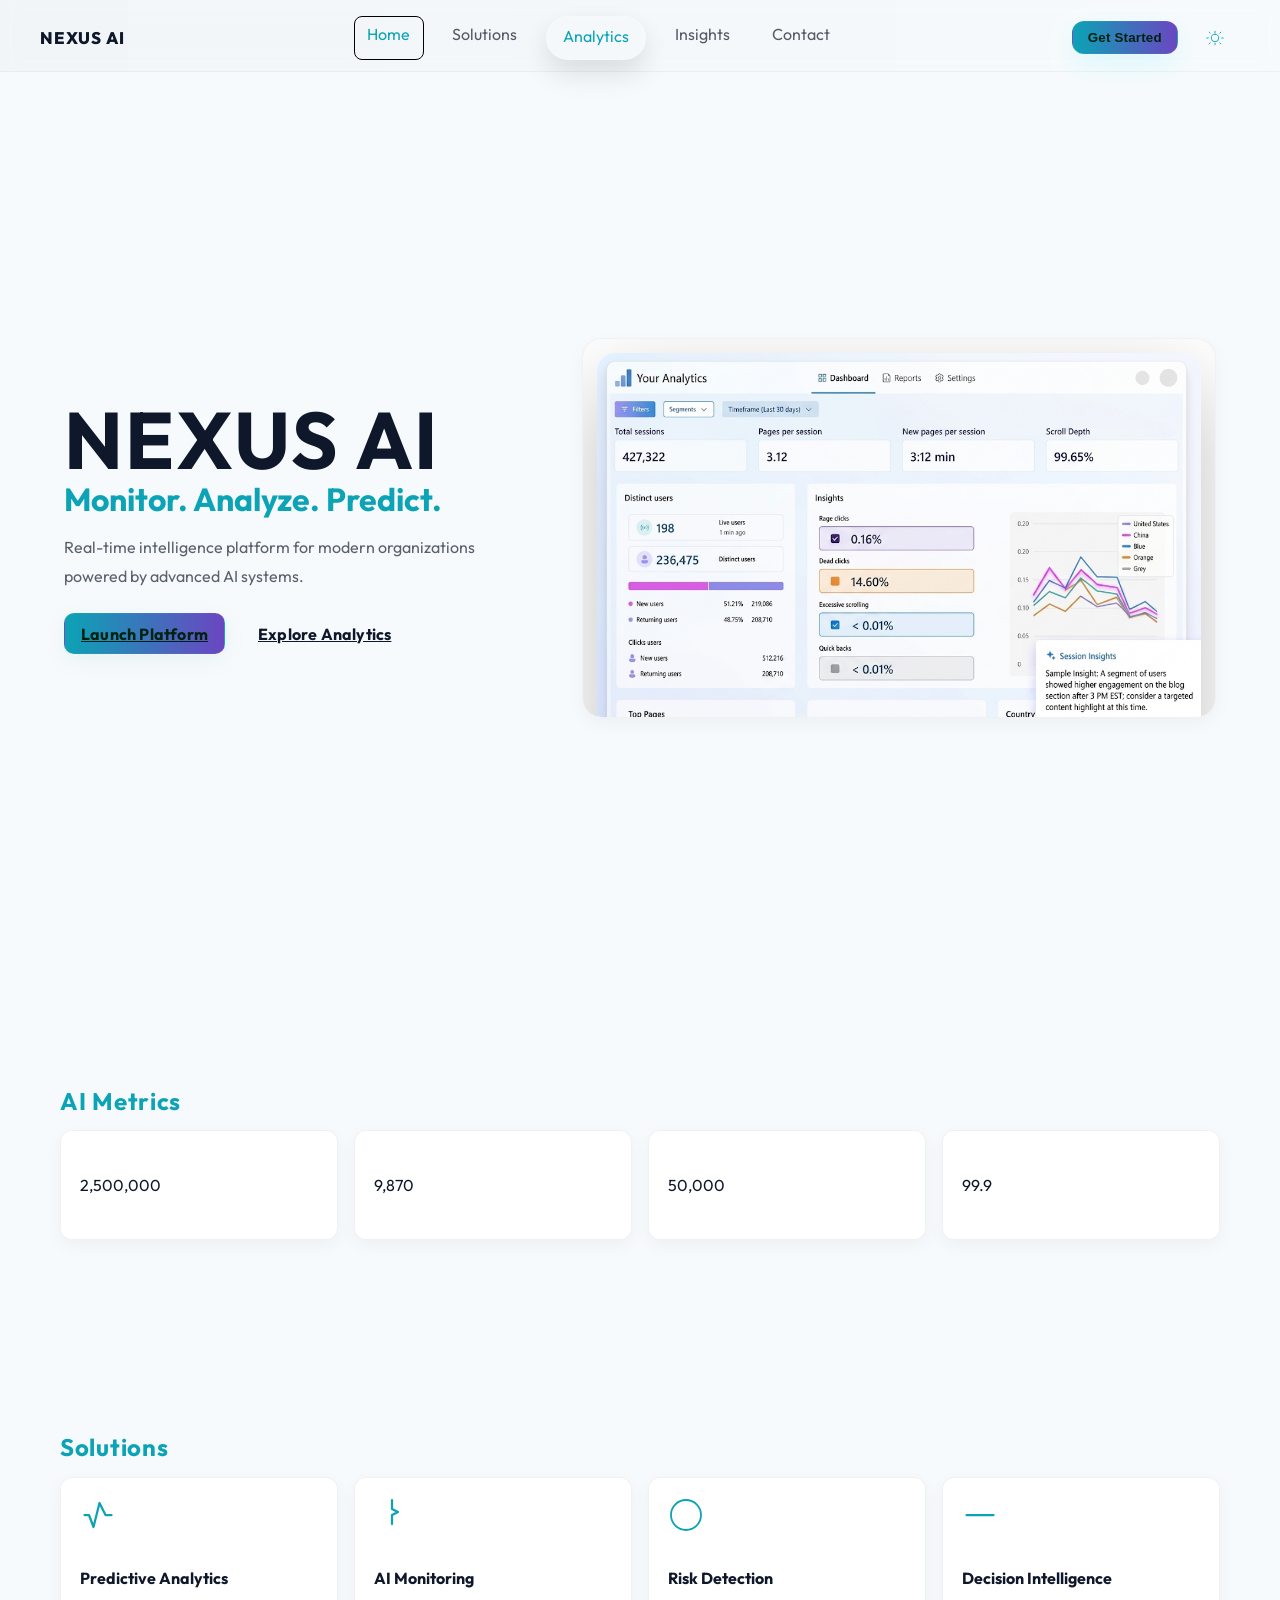
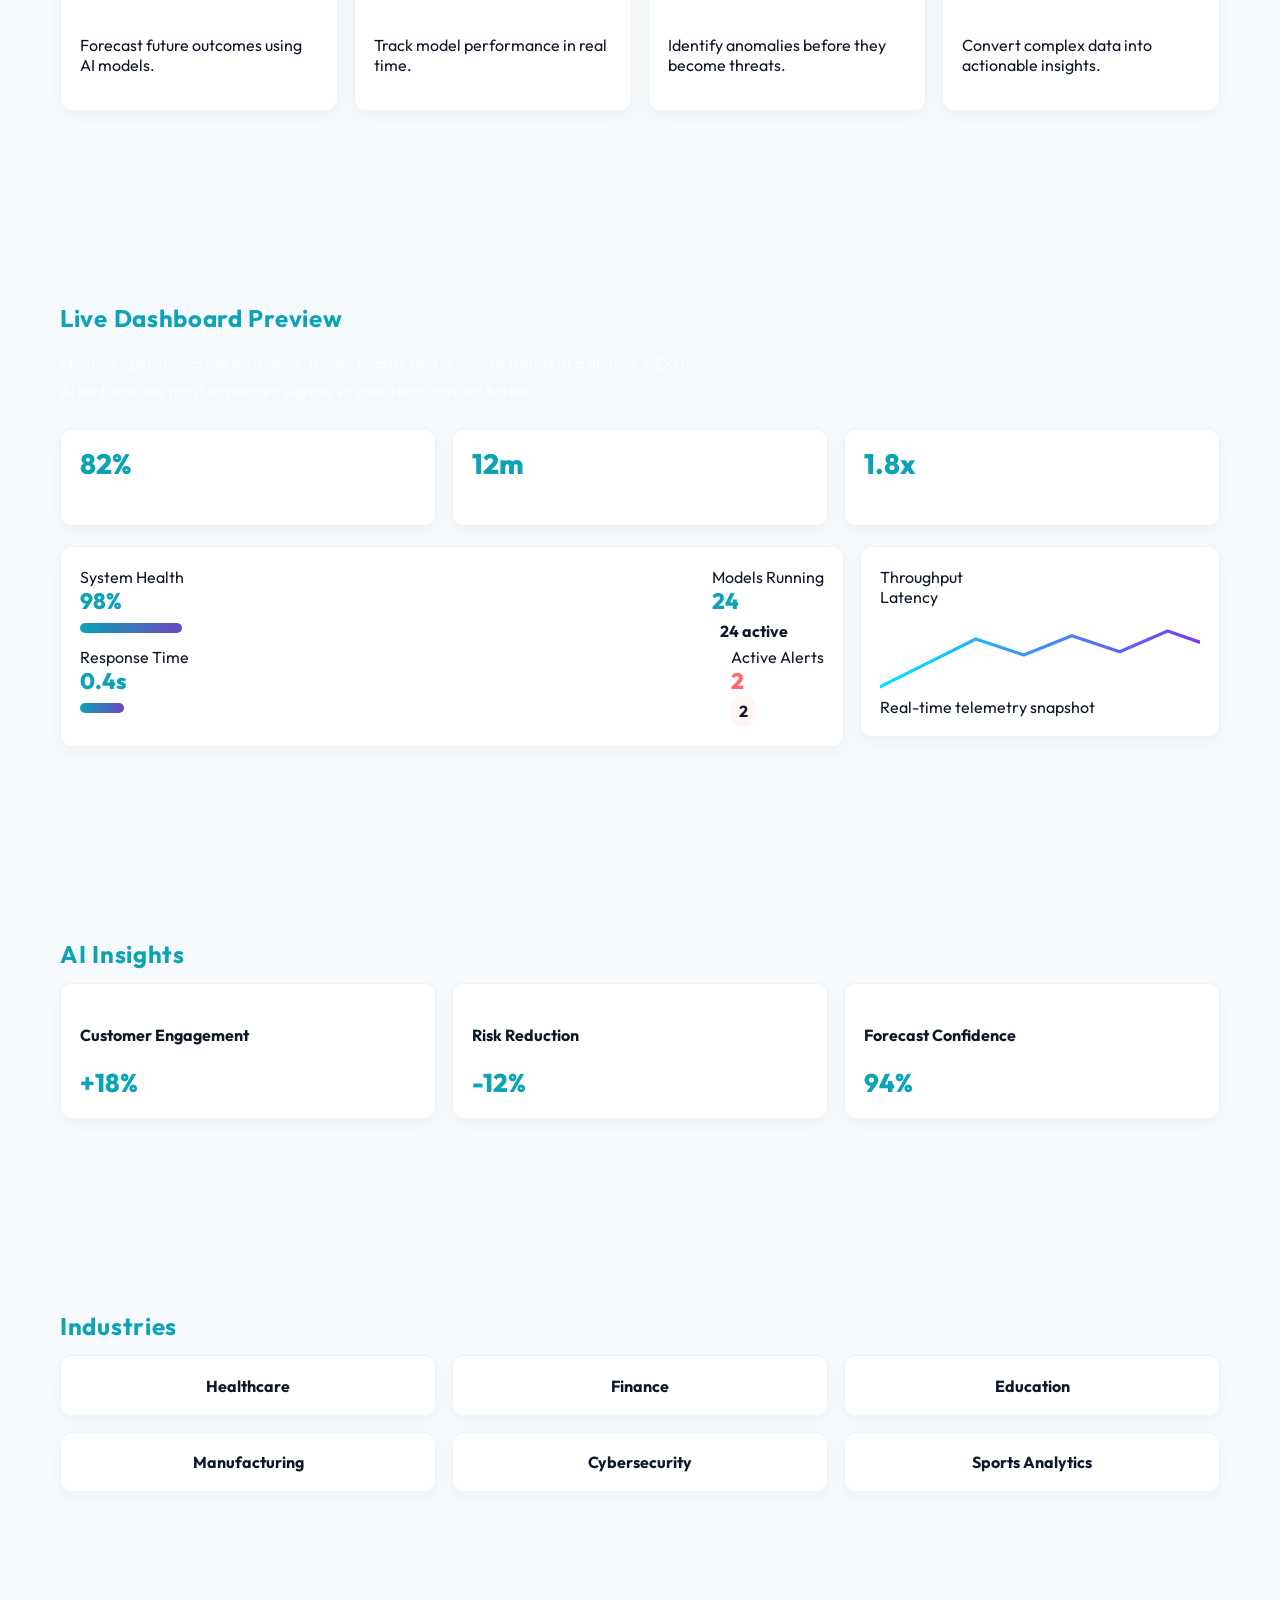
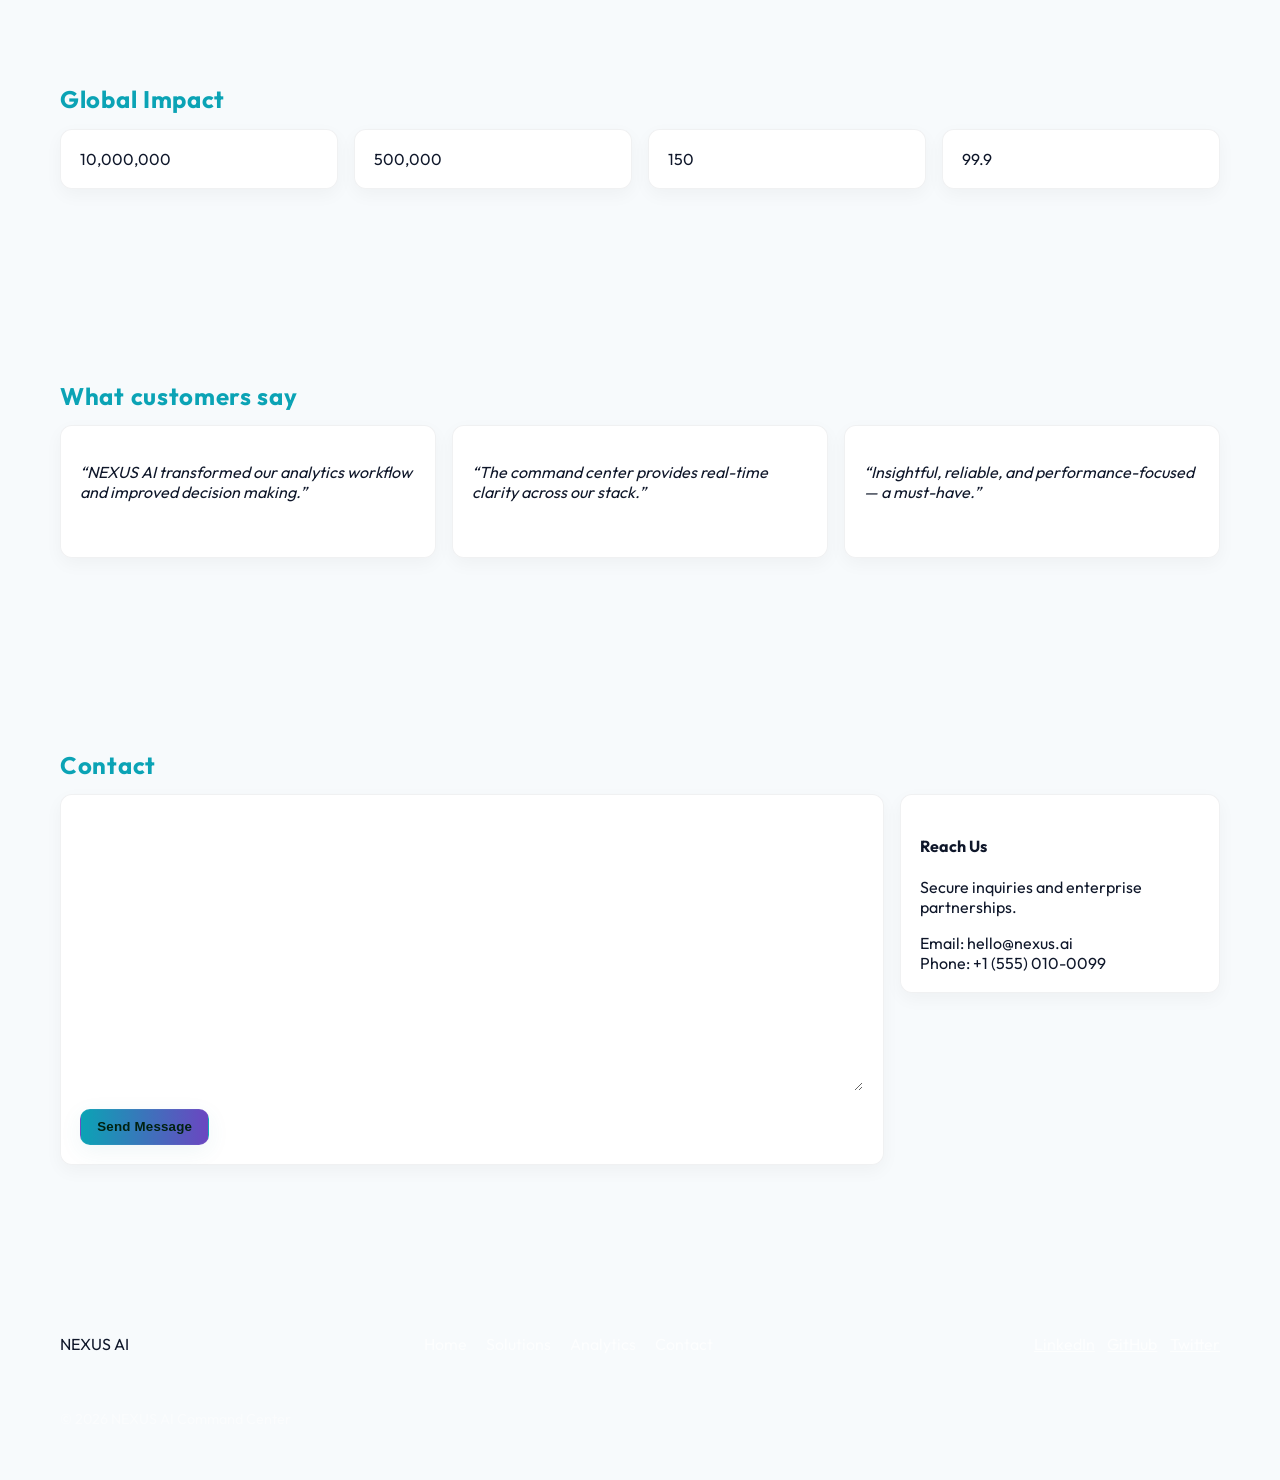
==== NEXUS-AI-Command-Center/index.html @ 2cae4ecf "Complete core UI for Nexus AI Command Center website" ====
<!doctype html>
<html lang="en">
<head>
  <meta charset="utf-8" />
  <meta name="viewport" content="width=device-width,initial-scale=1" />
  <title>NEXUS AI Command Center</title>
  <meta name="description" content="NEXUS AI — Real-time intelligence platform for modern organizations." />
  <link rel="preconnect" href="https://fonts.gstatic.com" crossorigin>
  <link href="https://fonts.googleapis.com/css2?family=Outfit:wght@300;400;600;800&display=swap" rel="stylesheet">
  <link rel="stylesheet" href="style.css">
</head>
<body>
  <header class="nav-wrap" id="navbar">
    <div class="nav container">
      <a class="logo" href="#home">NEXUS AI</a>
      <nav class="nav-links" id="navLinks">
        <a href="#home" class="nav-link active">Home</a>
        <a href="#solutions" class="nav-link">Solutions</a>
        <a href="#analytics" class="nav-link analytics-link">Analytics</a>
        <a href="#insights" class="nav-link">Insights</a>
        <a href="#contact" class="nav-link">Contact</a>
      </nav>
      <div class="nav-actions">
        <button class="btn ghost" id="getStarted">Get Started</button>
        <button class="btn theme-toggle" id="themeToggle" aria-label="Toggle theme" title="Toggle theme">
          <svg class="icon icon-moon" width="18" height="18" viewBox="0 0 24 24" fill="none" xmlns="http://www.w3.org/2000/svg">
            <path d="M21 12.79A9 9 0 1111.21 3 7 7 0 0021 12.79z" stroke="currentColor" stroke-width="1.2" stroke-linecap="round" stroke-linejoin="round"/>
          </svg>
          <svg class="icon icon-sun" width="18" height="18" viewBox="0 0 24 24" fill="none" xmlns="http://www.w3.org/2000/svg" style="display:none">
            <path d="M12 3v2M12 19v2M4.2 4.2l1.4 1.4M18.4 18.4l1.4 1.4M1 12h2M21 12h2M4.2 19.8l1.4-1.4M18.4 5.6l1.4-1.4M12 7a5 5 0 100 10 5 5 0 000-10z" stroke="currentColor" stroke-width="1.2" stroke-linecap="round" stroke-linejoin="round"/>
          </svg>
        </button>
        <button class="mobile-toggle" id="mobileToggle" aria-label="Toggle menu">
          <span></span><span></span><span></span>
        </button>
      </div>
    </div>
  </header>

  <main>
    <section id="home" class="hero">
      <div class="hero-bg"></div>
      <div class="container hero-inner">
        <div class="hero-content">
          <h1 class="brand">NEXUS AI</h1>
          <h2 class="tagline">Monitor. Analyze. Predict.</h2>
          <p class="lead">Real-time intelligence platform for modern organizations powered by advanced AI systems.</p>
          <div class="hero-cta">
            <a class="btn primary" href="#analytics">Launch Platform</a>
            <a class="btn secondary" href="#analytics">Explore Analytics</a>
          </div>
        </div>
        <div class="hero-visual" aria-hidden="true">
          <div class="visual-card glass">
            <div class="spark" style="--i:0"></div>
            <div class="spark" style="--i:1"></div>
            <div class="spark" style="--i:2"></div>
            <div class="visual-image-wrap">
              <img src="sample_dashboard.png" alt="Dashboard preview" class="dashboard-screenshot">
            </div>
            <div class="visual-grid">
              <div class="vg-row">
                <div class="vg-cell"></div>
                <div class="vg-cell"></div>
                <div class="vg-cell"></div>
              </div>
              <div class="vg-row">
                <div class="vg-cell"></div>
                <div class="vg-cell"></div>
                <div class="vg-cell"></div>
              </div>
            </div>
            <div class="dash-glow"></div>
          </div>
        </div>
      </div>
    </section>

    <section id="metrics" class="section metrics">
      <div class="container">
        <h3 class="section-title">AI Metrics</h3>
        <div class="metrics-grid">
          <div class="metric card glass" data-target="2500000">
            <div class="metric-label">Data Points Processed</div>
            <div class="metric-value">0</div>
          </div>
          <div class="metric card glass" data-target="9870" data-decimals="1">
            <div class="metric-label">Prediction Accuracy</div>
            <div class="metric-value">0%</div>
          </div>
          <div class="metric card glass" data-target="50000">
            <div class="metric-label">AI Requests</div>
            <div class="metric-value">0</div>
          </div>
          <div class="metric card glass" data-target="99.9" data-fixed="1">
            <div class="metric-label">System Availability</div>
            <div class="metric-value">0%</div>
          </div>
        </div>
      </div>
    </section>

    <section id="solutions" class="section solutions">
      <div class="container">
        <h3 class="section-title">Solutions</h3>
        <div class="solutions-grid">
          <article class="feature card glass">
            <div class="icon"><!-- predictive icon -->
              <svg width="36" height="36" viewBox="0 0 24 24" fill="none"><path d="M3 12h3l3 8 4-16 4 8h4" stroke="currentColor" stroke-width="1.5" stroke-linecap="round" stroke-linejoin="round"/></svg>
            </div>
            <h4>Predictive Analytics</h4>
            <p>Forecast future outcomes using AI models.</p>
          </article>

          <article class="feature card glass">
            <div class="icon">
              <svg width="36" height="36" viewBox="0 0 24 24" fill="none"><path d="M12 2v6l4 2-4 2v6" stroke="currentColor" stroke-width="1.5" stroke-linecap="round" stroke-linejoin="round"/></svg>
            </div>
            <h4>AI Monitoring</h4>
            <p>Track model performance in real time.</p>
          </article>

          <article class="feature card glass">
            <div class="icon">
              <svg width="36" height="36" viewBox="0 0 24 24" fill="none"><path d="M12 2a10 10 0 100 20 10 10 0 000-20z" stroke="currentColor" stroke-width="1.2"/></svg>
            </div>
            <h4>Risk Detection</h4>
            <p>Identify anomalies before they become threats.</p>
          </article>

          <article class="feature card glass">
            <div class="icon">
              <svg width="36" height="36" viewBox="0 0 24 24" fill="none"><path d="M3 12h18" stroke="currentColor" stroke-width="1.5" stroke-linecap="round"/></svg>
            </div>
            <h4>Decision Intelligence</h4>
            <p>Convert complex data into actionable insights.</p>
          </article>
        </div>
      </div>
    </section>

    <section id="analytics" class="section dashboard">
      <div class="container">
        <h3 class="section-title">Live Dashboard Preview</h3>
        <p class="section-copy">Monitor operational performance, model health, and response trends at a glance. NEXUS AI surfaces the most important signals so your team can act faster.</p>
        <div class="analytics-summary-grid">
          <div class="analytics-card card glass">
            <div class="analytics-value">82%</div>
            <div class="analytics-label">Model Drift Resolved</div>
          </div>
          <div class="analytics-card card glass">
            <div class="analytics-value">12m</div>
            <div class="analytics-label">Average Recovery Time</div>
          </div>
          <div class="analytics-card card glass">
            <div class="analytics-value">1.8x</div>
            <div class="analytics-label">Insight Delivery Speed</div>
          </div>
        </div>
        <div class="dashboard-grid">
          <div class="dash card glass">
            <div class="dash-row">
              <div>
                <div class="dash-label">System Health</div>
                <div class="dash-value">98%</div>
                <div class="progress"><div class="progress-fill" style="width:98%"></div></div>
              </div>
              <div>
                <div class="dash-label">Models Running</div>
                <div class="dash-value">24</div>
                <div class="small-pill">24 active</div>
              </div>
            </div>
            <div class="dash-row">
              <div>
                <div class="dash-label">Response Time</div>
                <div class="dash-value">0.4s</div>
                <div class="progress"><div class="progress-fill" style="width:40%"></div></div>
              </div>
              <div>
                <div class="dash-label">Active Alerts</div>
                <div class="dash-value alert">2</div>
                <div class="small-pill alert-pill">2</div>
              </div>
            </div>
          </div>
          <div class="dash-graph card glass">
            <div class="graph-top">
              <div class="legend"><span class="dot accent"></span>Throughput</div>
              <div class="legend"><span class="dot secondary"></span>Latency</div>
            </div>
            <div class="mini-graph" aria-hidden="true">
              <svg viewBox="0 0 200 60" preserveAspectRatio="none">
                <polyline points="0,50 30,35 60,20 90,30 120,18 150,28 180,15 200,22" fill="none" stroke-width="2" stroke="url(#g1)" stroke-linecap="round" stroke-linejoin="round"></polyline>
                <defs>
                  <linearGradient id="g1" x1="0" x2="1">
                    <stop offset="0" stop-color="#00E5FF"/>
                    <stop offset="1" stop-color="#7C3AED"/>
                  </linearGradient>
                </defs>
              </svg>
            </div>
            <div class="graph-legend">Real-time telemetry snapshot</div>
          </div>
        </div>
      </div>
    </section>

    <section id="insights" class="section insights">
      <div class="container">
        <h3 class="section-title">AI Insights</h3>
        <div class="insights-grid">
          <div class="insight card glass">
            <h4>Customer Engagement</h4>
            <div class="insight-value">+18%</div>
          </div>
          <div class="insight card glass">
            <h4>Risk Reduction</h4>
            <div class="insight-value">-12%</div>
          </div>
          <div class="insight card glass">
            <h4>Forecast Confidence</h4>
            <div class="insight-value">94%</div>
          </div>
        </div>
      </div>
    </section>

    <section id="industries" class="section industries">
      <div class="container">
        <h3 class="section-title">Industries</h3>
        <div class="industries-grid">
          <div class="industry card glass">Healthcare</div>
          <div class="industry card glass">Finance</div>
          <div class="industry card glass">Education</div>
          <div class="industry card glass">Manufacturing</div>
          <div class="industry card glass">Cybersecurity</div>
          <div class="industry card glass">Sports Analytics</div>
        </div>
      </div>
    </section>

    <section id="impact" class="section impact">
      <div class="container">
        <h3 class="section-title">Global Impact</h3>
        <div class="impact-grid">
          <div class="impact-card card glass" data-target="10000000"> 
            <div class="impact-value">0</div>
            <div class="impact-label">Predictions Generated</div>
          </div>
          <div class="impact-card card glass" data-target="500000">
            <div class="impact-value">0</div>
            <div class="impact-label">Business Decisions Supported</div>
          </div>
          <div class="impact-card card glass" data-target="150">
            <div class="impact-value">0</div>
            <div class="impact-label">Countries Reached</div>
          </div>
          <div class="impact-card card glass" data-target="99.9" data-fixed="1">
            <div class="impact-value">0%</div>
            <div class="impact-label">Platform Uptime</div>
          </div>
        </div>
      </div>
    </section>

    <section id="testimonials" class="section testimonials">
      <div class="container">
        <h3 class="section-title">What customers say</h3>
        <div class="testimonials-grid">
          <div class="test card glass">
            <p>“NEXUS AI transformed our analytics workflow and improved decision making.”</p>
            <div class="t-meta">— Sarah Chen, Data Director</div>
          </div>
          <div class="test card glass">
            <p>“The command center provides real-time clarity across our stack.”</p>
            <div class="t-meta">— Miguel Alvarez, CTO</div>
          </div>
          <div class="test card glass">
            <p>“Insightful, reliable, and performance-focused — a must-have.”</p>
            <div class="t-meta">— Priya Patel, VP Product</div>
          </div>
        </div>
      </div>
    </section>

    <section id="contact" class="section contact">
      <div class="container">
        <h3 class="section-title">Contact</h3>
        <div class="contact-grid">
          <form class="contact-form card glass" id="contactForm">
            <label>
              <span>Name</span>
              <input type="text" name="name" required>
            </label>
            <label>
              <span>Email</span>
              <input type="email" name="email" required>
            </label>
            <label>
              <span>Message</span>
              <textarea name="message" rows="4" required></textarea>
            </label>
            <button class="btn primary" type="submit">Send Message</button>
          </form>
          <div class="contact-info card glass">
            <h4>Reach Us</h4>
            <p>Secure inquiries and enterprise partnerships.</p>
            <div class="contact-meta">
              <div>Email: hello@nexus.ai</div>
              <div>Phone: +1 (555) 010-0099</div>
            </div>
          </div>
        </div>
      </div>
    </section>

  </main>

  <footer class="footer">
    <div class="container footer-inner">
      <div class="footer-brand">NEXUS AI</div>
      <div class="footer-links">
        <a href="#home">Home</a>
        <a href="#solutions">Solutions</a>
        <a href="#analytics">Analytics</a>
        <a href="#contact">Contact</a>
      </div>
      <div class="socials">
        <a aria-label="LinkedIn" href="#">LinkedIn</a>
        <a aria-label="GitHub" href="#">GitHub</a>
        <a aria-label="Twitter" href="#">Twitter</a>
      </div>
    </div>
    <div class="container footer-bottom">© 2026 NEXUS AI Command Center</div>
  </footer>

  <script src="script.js"></script>
</body>
</html>
---- NEXUS-AI-Command-Center/style.css ----
/* Variables */
:root{
  --bg:#050816;
  --card:#0F172A;
  --accent:#00E5FF;
  --accent2:#7C3AED;
  --text:#FFFFFF;
  --muted: rgba(255,255,255,0.75);
  --nav-height:72px;
  --glass-alpha:0.12;
  --glass-border:rgba(255,255,255,0.06);
  --max-width:1200px;
}

/* Light theme overrides */
[data-theme="light"]{
  /* Use simple, muted palette for light mode */
  --bg: #F7FAFC;
  --card: #FFFFFF;
  --accent: #0BA3B5; /* teal */
  --accent2: #6B46C1; /* muted purple */
  --text: #0F172A;
  --muted: rgba(15,23,42,0.68);
  --glass-alpha:0.06;
  --glass-border: rgba(15,23,42,0.06);
}

/* Smooth theme transitions */
html,body{transition:background 450ms ease,color 350ms ease}

/* Theme toggle button */
.theme-toggle{display:inline-flex;align-items:center;justify-content:center;gap:6px;padding:6px 8px;border-radius:8px;background:transparent;border:1px solid rgba(255,255,255,0.04);color:var(--accent);}
.theme-toggle .icon{display:block}
[data-theme="light"] .theme-toggle{color:var(--accent);border-color:#aa36210f}
[data-theme="light"] .icon-moon{display:none}
[data-theme="light"] .icon-sun{display:block}
.icon-sun{display:none}

/* Light theme simplifications: remove heavy overlays and glows */
[data-theme="light"] body{
  background: var(--bg);
}
[data-theme="light"] .hero-bg{opacity:0.02;background-image:none}
[data-theme="light"] .dash-glow{display:none}
[data-theme="light"] .spark{display:none}
[data-theme="light"] .glass{
  background: rgba(255,255,255,0.92);
  border:1px solid var(--glass-border);
  box-shadow:0 6px 18px rgba(2,6,23,0.04);
}
[data-theme="light"] .btn.primary{box-shadow:0 6px 22px rgba(48, 138, 148, 0.08)}
[data-theme="light"] .nav-wrap{border-bottom:1px solid rgba(2,6,23,0.04);}
[data-theme="light"] .nav-links{backdrop-filter:none}

/* Emphasize Get Started and adjust theme nav contrast */
#getStarted{padding:0.5rem 0.95rem;border-radius:12px;background:linear-gradient(90deg,var(--accent),var(--accent2));color:#021;font-weight:800;box-shadow:0 10px 30px rgba(0,229,255,0.12);border:1px solid rgba(255,255,255,0.04);transition:transform 180ms, box-shadow 220ms}
#getStarted:hover{transform:translateY(-3px);box-shadow:0 20px 50px rgba(0,229,255,0.18)}

[data-theme="light"] .nav-wrap{background:linear-gradient(90deg, rgba(2,6,23,0.02), rgba(2,6,23,0.00));border-bottom:1px solid rgba(2,6,23,0.04)}
[data-theme="light"] .nav-link{color:rgba(2,6,23,0.65)}
[data-theme="light"] .nav-link.active{color:var(--accent)}

*{box-sizing:border-box}
html,body{height:100%}
body{
  margin:0;
  font-family:Outfit, Inter, ui-sans-serif, system-ui, -apple-system, 'Segoe UI', Roboto, 'Helvetica Neue', Arial;
  background:radial-gradient(1200px 600px at 10% 10%, rgba(124,58,237,0.06), transparent 8%),
             linear-gradient(180deg, rgba(0,0,0,0.2), transparent 40%),
             var(--bg);
  color:var(--text);
  -webkit-font-smoothing:antialiased;
  scroll-behavior:smooth;
}
.container{max-width:var(--max-width);margin:0 auto;padding:1.25rem}

/* NAV */
.nav-wrap{position:fixed;top:0;left:0;right:0;height:var(--nav-height);z-index:120;backdrop-filter:blur(8px);transition:background 300ms ease,opacity 300ms ease;background:linear-gradient(90deg, rgba(255,255,255,0.01), rgba(255,255,255,0.00));border-bottom:1px solid rgba(255,255,255,0.02)}
.nav{display:flex;align-items:center;justify-content:space-between;padding:calc((var(--nav-height) - 40px)/2) 0}
.logo{font-weight:800;color:var(--text);text-decoration:none;font-size:1.05rem;letter-spacing:0.8px}
.nav-links{display:flex;gap:1rem}
.nav-link{color:rgba(255,255,255,0.85);text-decoration:none;padding:0.5rem 0.8rem 0.95rem;border-radius:6px;position:relative;transition:color 200ms ease, transform 180ms}
.nav-link::after{display:none}
.nav-link:hover{color:var(--accent);}
.nav-link.analytics-link{
  background: rgba(255,255,255,0.06);
  border:1px solid rgba(255,255,255,0.14);
  color: var(--accent);
  padding:0.55rem 1rem 0.8rem;
  border-radius:999px;
  box-shadow:0 12px 30px rgba(0,0,0,0.12);
}
.nav-link.analytics-link:hover,
.nav-link.analytics-link.active{
  background: rgba(255,255,255,0.12);
  border-color: rgba(255,255,255,0.24);
  color: var(--accent2);
  transform:translateY(-1px);
}
/* simple black thin border on hover/active */
.nav-link:hover, .nav-link.active{
  border:1px solid #000;
  border-radius:8px;
  padding:0.45rem 0.78rem 0.9rem; /* keep spacing stable */
}
.nav-actions{display:flex;align-items:center;gap:0.75rem}
.btn{border:0;padding:0.6rem 1rem;border-radius:10px;cursor:pointer;font-weight:700;letter-spacing:0.2px}
.btn.ghost{background:transparent;color:var(--accent);box-shadow:0 0 14px rgba(0,229,255,0.06)}
.btn.primary{background:linear-gradient(90deg,var(--accent),var(--accent2));color:#021;box-shadow:0 10px 30px rgba(0,229,255,0.08);border:1px solid rgba(255,255,255,0.04)}
.btn.secondary{background:transparent;border:1px solid rgba(255,255,255,0.06);color:var(--text)}
.mobile-toggle{display:none;background:transparent;border:0;padding:6px}
.mobile-toggle span{display:block;width:22px;height:2px;background:var(--text);margin:4px 0;opacity:0.8}
.nav-wrap.scrolled{background:linear-gradient(180deg, rgba(255,255,255,0.02), rgba(255,255,255,0.0));}

/* Ensure main content isn't hidden under fixed header */
main{padding-top:calc(var(--nav-height) + 6px)}

/* HERO */
.hero{min-height:100vh;display:flex;align-items:center;position:relative;padding:3rem 0}
.hero-bg{position:absolute;inset:0;opacity:0.06;background-image:linear-gradient(90deg, rgba(0,229,255,0.02) 1px, transparent 1px),linear-gradient(0deg, rgba(124,58,237,0.02) 1px, transparent 1px);background-size:80px 80px,80px 80px;filter:blur(16px)}
.hero-inner{display:flex;gap:3rem;align-items:center}
.hero-content{flex:1;max-width:46ch;transform:translateY(0);opacity:1;transition:transform 600ms ease, opacity 600ms ease;}
.brand{font-size:5rem;margin:0;letter-spacing:2px;line-height:0.96;transition:transform 500ms ease, color 300ms ease;}
.tagline{color:var(--accent);font-size:2rem;margin:0.2rem 0 1rem;line-height:1.1;transition:transform 500ms ease, opacity 300ms ease;}
.lead{color:var(--muted);line-height:1.8;font-size:1rem;max-width:44ch;}
.hero-cta{margin-top:1.4rem;display:flex;gap:1rem}

.hero-visual{flex:0 0 55%;width:620px;max-width:55%;transform:translateY(0);opacity:1;transition:transform 650ms ease, opacity 650ms ease;}
.visual-card{position:relative;height:380px;border-radius:20px;overflow:hidden;background:linear-gradient(180deg, rgba(255,255,255,0.02), rgba(255,255,255,0.01));border:1px solid var(--glass-border);padding:14px;transition:transform 650ms ease, box-shadow 650ms ease;}
.visual-grid{position:absolute;inset:14px;display:grid;grid-template-rows:repeat(2,1fr);gap:8px}
.vg-row{display:flex;gap:8px}
.vg-cell{flex:1;background:linear-gradient(180deg, rgba(255,255,255,0.02), transparent);border-radius:8px;box-shadow:inset 0 1px 0 rgba(255,255,255,0.02)}
.visual-image-wrap{position:relative;z-index:2;margin-bottom:0;min-height:280px}
.dashboard-screenshot{width:100%;height:100%;min-height:280px;border-radius:18px;display:block;object-fit:cover;box-shadow:0 32px 90px rgba(0,0,0,0.24);transition:transform 360ms ease, filter 360ms ease;}
.dashboard-screenshot:hover{transform:translateY(-3px) scale(1.01);filter:brightness(1.05);}
.dash-glow{position:absolute;right:-40px;bottom:-40px;width:200px;height:200px;background:radial-gradient(circle,#00E5FF33,transparent);filter:blur(24px);opacity:0.8}
.spark{position:absolute;width:10px;height:10px;border-radius:50%;background:rgba(0,229,255,0.12);transform:translate(-50%,-50%);top:20%;left:70%;animation:float 6s linear infinite}
.spark:nth-child(2){background:rgba(124,58,237,0.12);left:40%;top:60%;animation-duration:5s}
.spark:nth-child(3){background:rgba(0,229,255,0.08);left:80%;top:40%;animation-duration:7s}
@keyframes float{0%{transform:translateY(0) scale(1)}50%{transform:translateY(-18px) scale(1.2)}100%{transform:translateY(0) scale(1)}}

/* Sections */
.section{padding:4rem 0}
.section-title{font-size:1.5rem;color:var(--accent);margin-bottom:0.9rem;letter-spacing:0.7px;transition:transform 320ms ease, color 280ms ease;}
.section-copy{max-width:58ch;color:rgba(255,255,255,0.72);margin-bottom:1.5rem;line-height:1.75;transition:opacity 300ms ease, transform 300ms ease;}
.card{padding:1.2rem;border-radius:12px;transition:transform 280ms ease, box-shadow 280ms ease, border-color 280ms ease, background 280ms ease;}
.card:hover{transform:translateY(-6px);box-shadow:0 24px 60px rgba(0,0,0,0.18);}
.glass{background:linear-gradient(180deg, rgba(255,255,255,var(--glass-alpha)), rgba(255,255,255,0.02));border:1px solid var(--glass-border);box-shadow:0 6px 30px rgba(2,6,23,0.6);backdrop-filter:blur(10px)}

/* Metrics */
.metrics-grid{display:grid;grid-template-columns:repeat(4,1fr);gap:1rem}
.metric{min-height:110px;display:flex;flex-direction:column;justify-content:center}
.metric-label{color:rgba(255,255,255,0.65);font-weight:600;font-size:0.9rem}
.metric-value{font-size:1.5rem;font-weight:800;color:var(--accent);margin-top:0.4rem}

/* Solutions */
.solutions-grid{display:grid;grid-template-columns:repeat(4,1fr);gap:1rem}
.feature{display:flex;flex-direction:column;gap:0.6rem;transition:transform 300ms ease, box-shadow 300ms ease, color 300ms ease;}
.feature .icon{color:var(--accent);transition:transform 300ms ease, color 300ms ease;}
.feature:hover{transform:translateY(-10px);box-shadow:0 20px 55px rgba(0,229,255,0.08);}
.feature:hover .icon{transform:scale(1.08);}

.dashboard-grid{display:grid;grid-template-columns:1fr 360px;gap:1rem;align-items:start}
.analytics-summary-grid{display:grid;grid-template-columns:repeat(3,minmax(0,1fr));gap:1rem;margin-bottom:1.25rem}
.analytics-card{padding:1rem 1.2rem;display:flex;flex-direction:column;gap:0.45rem;transition:transform 280ms ease, box-shadow 280ms ease, background 280ms ease;}
.analytics-card:hover{transform:translateY(-5px);box-shadow:0 22px 45px rgba(0,0,0,0.14);background:rgba(255,255,255,0.14);}

.dash{transition:transform 320ms ease, box-shadow 320ms ease;}
.dash:hover{transform:translateY(-6px);box-shadow:0 20px 50px rgba(0,0,0,0.14);}
.dash-graph{transition:transform 320ms ease;}
.dash-graph:hover{transform:translateY(-3px);}

/* Dashboard */
.dashboard-grid{display:grid;grid-template-columns:1fr 360px;gap:1rem;align-items:start}
.analytics-summary-grid{display:grid;grid-template-columns:repeat(3,minmax(0,1fr));gap:1rem;margin-bottom:1.25rem}
.analytics-card{padding:1rem 1.2rem;display:flex;flex-direction:column;gap:0.45rem}
.analytics-value{font-size:1.75rem;font-weight:800;color:var(--accent)}
.analytics-label{color:rgba(255,255,255,0.74);font-size:0.95rem;line-height:1.4}
.dash-row{display:flex;gap:1rem;justify-content:space-between}
.dash-value{font-weight:800;font-size:1.4rem;color:var(--accent)}
.progress{height:10px;background:rgba(255,255,255,0.03);border-radius:999px;margin-top:8px}
.progress-fill{height:100%;background:linear-gradient(90deg,var(--accent),var(--accent2));border-radius:999px}
.small-pill{display:inline-block;padding:6px 8px;border-radius:999px;background:rgba(255,255,255,0.02);font-weight:700}
.alert{color:#FF6B6B}
.alert-pill{background:rgba(255,107,107,0.06)}
.dash-graph{display:flex;flex-direction:column}
.mini-graph{height:90px}

/* Insights */
.insights-grid{display:grid;grid-template-columns:repeat(3,1fr);gap:1rem}
.insight-value{font-size:1.6rem;color:var(--accent);font-weight:800}

/* Industries */
.industries-grid{display:grid;grid-template-columns:repeat(3,1fr);gap:1rem}
.industry{display:flex;align-items:center;justify-content:center;font-weight:700}

/* Impact */
.impact-grid{display:grid;grid-template-columns:repeat(4,1fr);gap:1rem}
.impact-value{font-size:2rem;font-weight:900;color:var(--accent)}
.impact-label{color:rgba(255,255,255,0.7)}

/* Testimonials */
.testimonials-grid{display:grid;grid-template-columns:repeat(3,1fr);gap:1rem}
.test p{font-style:italic}
.t-meta{margin-top:0.8rem;color:rgba(255,255,255,0.65);font-weight:700}

/* Contact */
.contact-grid{display:grid;grid-template-columns:1fr 320px;gap:1rem;align-items:start}
.contact-form label{display:block;margin-bottom:0.8rem}
.contact-form span{display:block;color:rgba(255,255,255,0.8);margin-bottom:0.4rem}
.contact-form input, .contact-form textarea{width:100%;padding:0.8rem;border-radius:10px;border:1px solid rgba(255,255,255,0.04);background:transparent;color:var(--text)}

/* Footer */
.footer{border-top:1px solid rgba(255,255,255,0.02);padding:2rem 0;margin-top:2rem}
.footer-inner{display:flex;align-items:center;justify-content:space-between;gap:1rem}
.footer-links a{color:rgba(255,255,255,0.7);margin-right:1rem;text-decoration:none}
.socials a{color:rgba(255,255,255,0.75);margin-left:0.6rem}
.footer-bottom{margin-top:1rem;color:rgba(255,255,255,0.45);font-size:0.9rem}

/* Reveal animations */
.reveal{opacity:0;transform:translateY(24px) scale(0.98);transition:opacity 700ms ease,transform 700ms ease}
.reveal.show{opacity:1;transform:translateY(0) scale(1);}

@keyframes float{0%{transform:translateY(0) scale(1)}50%{transform:translateY(-18px) scale(1.2)}100%{transform:translateY(0) scale(1)}}

/* Responsive */
@media (max-width:1000px){
  .solutions-grid{grid-template-columns:repeat(2,1fr)}
  .metrics-grid{grid-template-columns:repeat(2,1fr)}
  .dashboard-grid{grid-template-columns:1fr}
  .hero-inner{flex-direction:column}
  .hero-visual{max-width:100%;width:100%;margin-top:1.5rem;}
  .brand{font-size:4.25rem}
  .tagline{font-size:1.7rem}
}
@media (max-width:700px){
  .metrics-grid{grid-template-columns:1fr}
  .solutions-grid{grid-template-columns:1fr}
  .insights-grid{grid-template-columns:1fr}
  .industries-grid{grid-template-columns:repeat(2,1fr)}
  .testimonials-grid{grid-template-columns:1fr}
  .mobile-toggle{display:block}
  .nav-links{display:none;position:absolute;right:18px;top:var(--nav-height);background:linear-gradient(180deg, rgba(255,255,255,0.02), transparent);padding:12px;border-radius:8px}
  .nav-links.open{display:flex;flex-direction:column}
  .contact-grid{grid-template-columns:1fr}
}
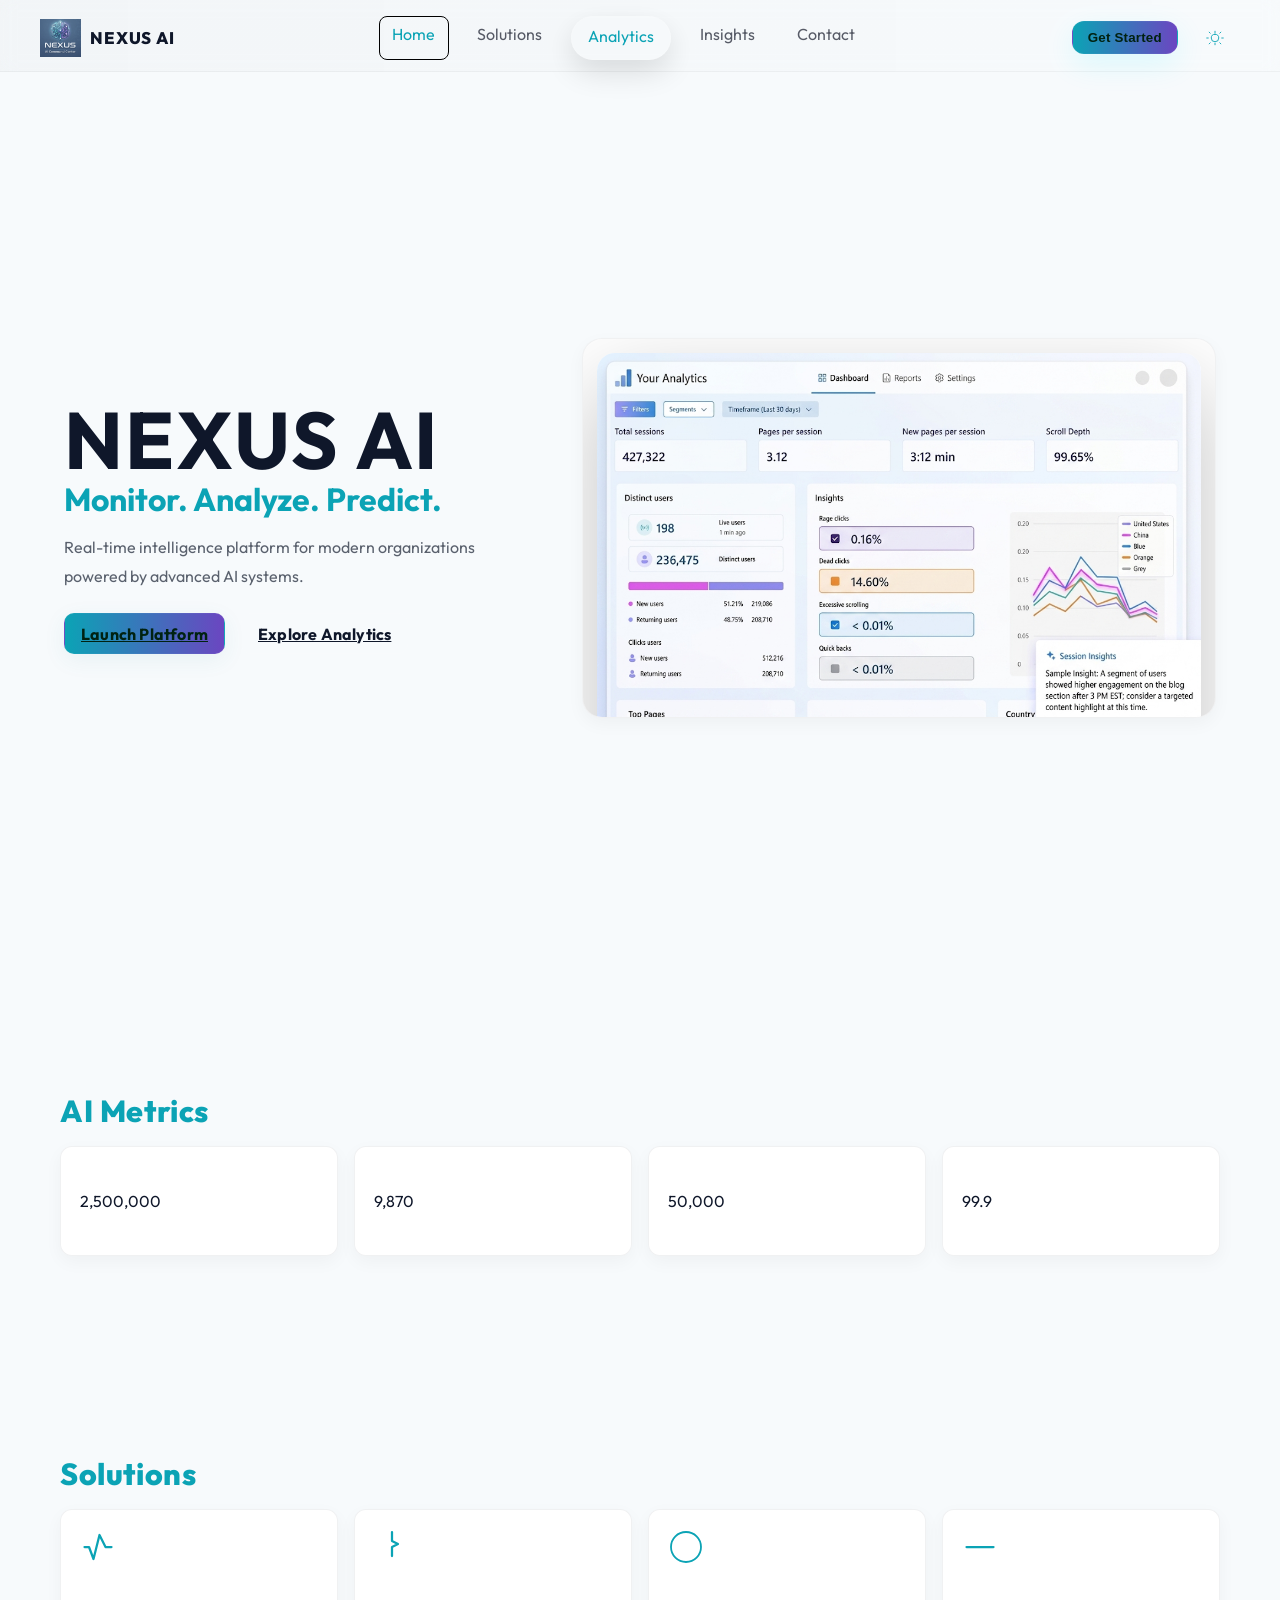
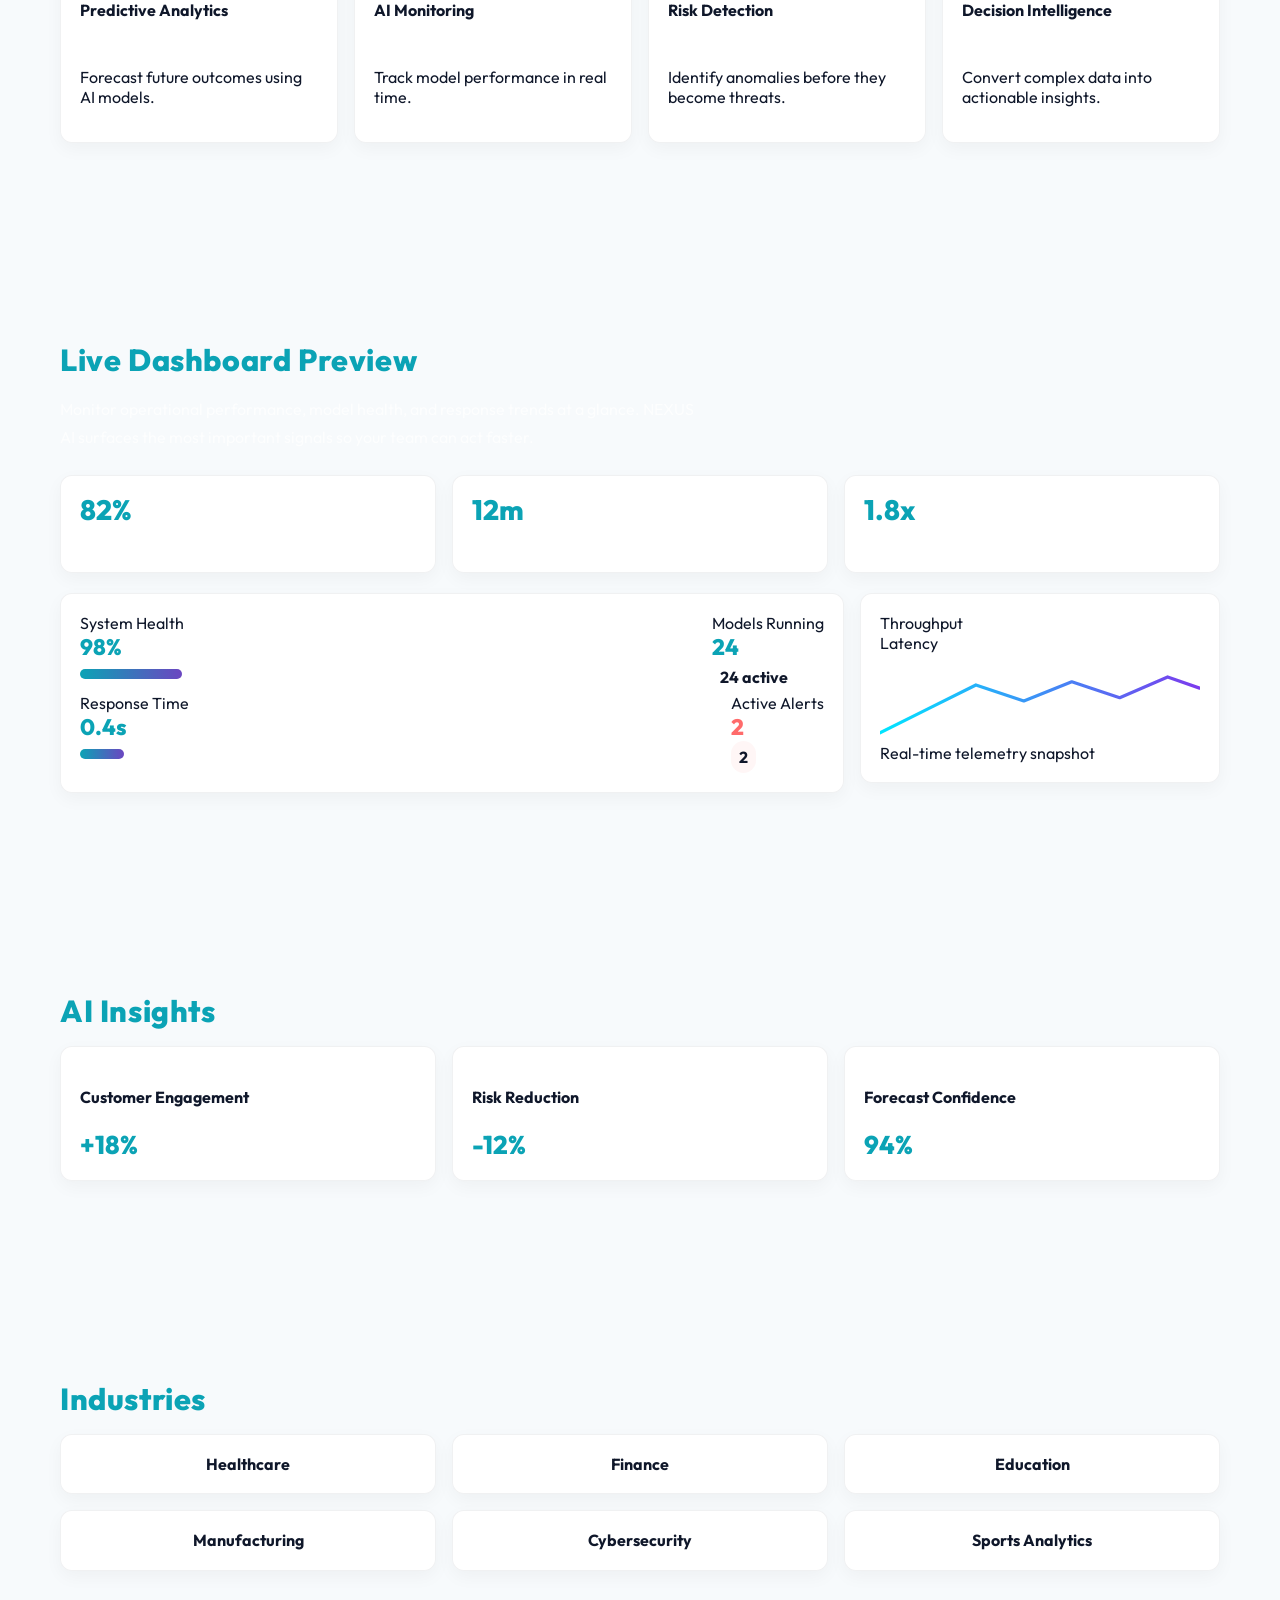
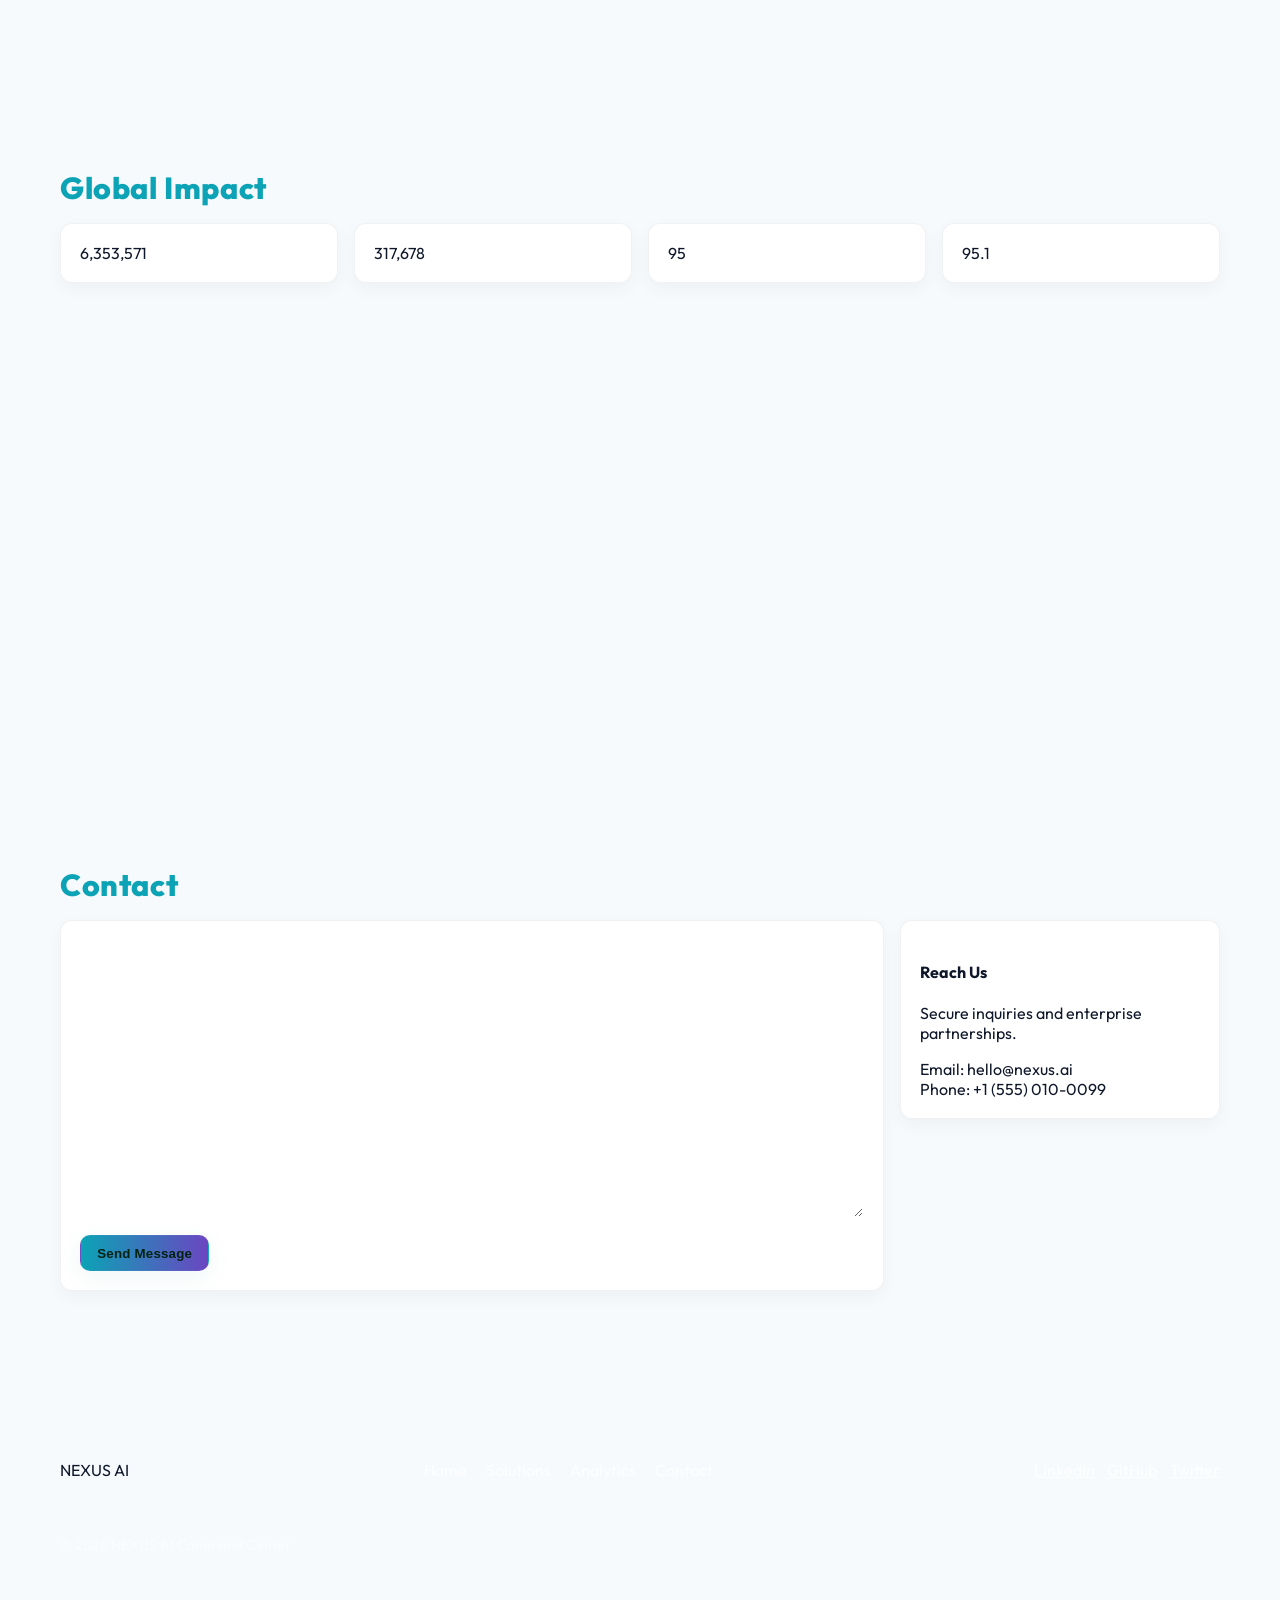
==== commit f00f41a0: "Enhance website branding with custom logo" ====
--- a/NEXUS-AI-Command-Center/index.html
+++ b/NEXUS-AI-Command-Center/index.html
@@ -12,7 +12,10 @@
 <body>
   <header class="nav-wrap" id="navbar">
     <div class="nav container">
-      <a class="logo" href="#home">NEXUS AI</a>
+      <a class="logo" href="#home">
+        <img src="Nexus_Logo.png" alt="NEXUS AI Logo" class="logo-image">
+        <span class="logo-text">NEXUS AI</span>
+      </a>
       <nav class="nav-links" id="navLinks">
         <a href="#home" class="nav-link active">Home</a>
         <a href="#solutions" class="nav-link">Solutions</a>
--- a/NEXUS-AI-Command-Center/style.css
+++ b/NEXUS-AI-Command-Center/style.css
@@ -77,7 +77,10 @@
 /* NAV */
 .nav-wrap{position:fixed;top:0;left:0;right:0;height:var(--nav-height);z-index:120;backdrop-filter:blur(8px);transition:background 300ms ease,opacity 300ms ease;background:linear-gradient(90deg, rgba(255,255,255,0.01), rgba(255,255,255,0.00));border-bottom:1px solid rgba(255,255,255,0.02)}
 .nav{display:flex;align-items:center;justify-content:space-between;padding:calc((var(--nav-height) - 40px)/2) 0}
-.logo{font-weight:800;color:var(--text);text-decoration:none;font-size:1.05rem;letter-spacing:0.8px}
+.logo{font-weight:800;color:var(--text);text-decoration:none;font-size:1.05rem;letter-spacing:0.8px;display:flex;align-items:center;gap:0.6rem;transition:opacity 280ms ease}
+.logo:hover{opacity:0.85}
+.logo-image{height:38px;width:auto;display:block;object-fit:contain}
+.logo-text{font-size:1.05rem;font-weight:800;letter-spacing:0.8px}
 .nav-links{display:flex;gap:1rem}
 .nav-link{color:rgba(255,255,255,0.85);text-decoration:none;padding:0.5rem 0.8rem 0.95rem;border-radius:6px;position:relative;transition:color 200ms ease, transform 180ms}
 .nav-link::after{display:none}
@@ -141,7 +144,7 @@
 
 /* Sections */
 .section{padding:4rem 0}
-.section-title{font-size:1.5rem;color:var(--accent);margin-bottom:0.9rem;letter-spacing:0.7px;transition:transform 320ms ease, color 280ms ease;}
+.section-title{font-size:1.9rem;color:var(--accent);margin-bottom:1rem;letter-spacing:0.6px;font-weight:800;transition:transform 320ms ease, color 280ms ease;}
 .section-copy{max-width:58ch;color:rgba(255,255,255,0.72);margin-bottom:1.5rem;line-height:1.75;transition:opacity 300ms ease, transform 300ms ease;}
 .card{padding:1.2rem;border-radius:12px;transition:transform 280ms ease, box-shadow 280ms ease, border-color 280ms ease, background 280ms ease;}
 .card:hover{transform:translateY(-6px);box-shadow:0 24px 60px rgba(0,0,0,0.18);}
@@ -232,6 +235,7 @@
   .hero-visual{max-width:100%;width:100%;margin-top:1.5rem;}
   .brand{font-size:4.25rem}
   .tagline{font-size:1.7rem}
+  .section-title{font-size:1.6rem}
 }
 @media (max-width:700px){
   .metrics-grid{grid-template-columns:1fr}
@@ -243,4 +247,5 @@
   .nav-links{display:none;position:absolute;right:18px;top:var(--nav-height);background:linear-gradient(180deg, rgba(255,255,255,0.02), transparent);padding:12px;border-radius:8px}
   .nav-links.open{display:flex;flex-direction:column}
   .contact-grid{grid-template-columns:1fr}
-}
+  .section-title{font-size:1.25rem}
+}
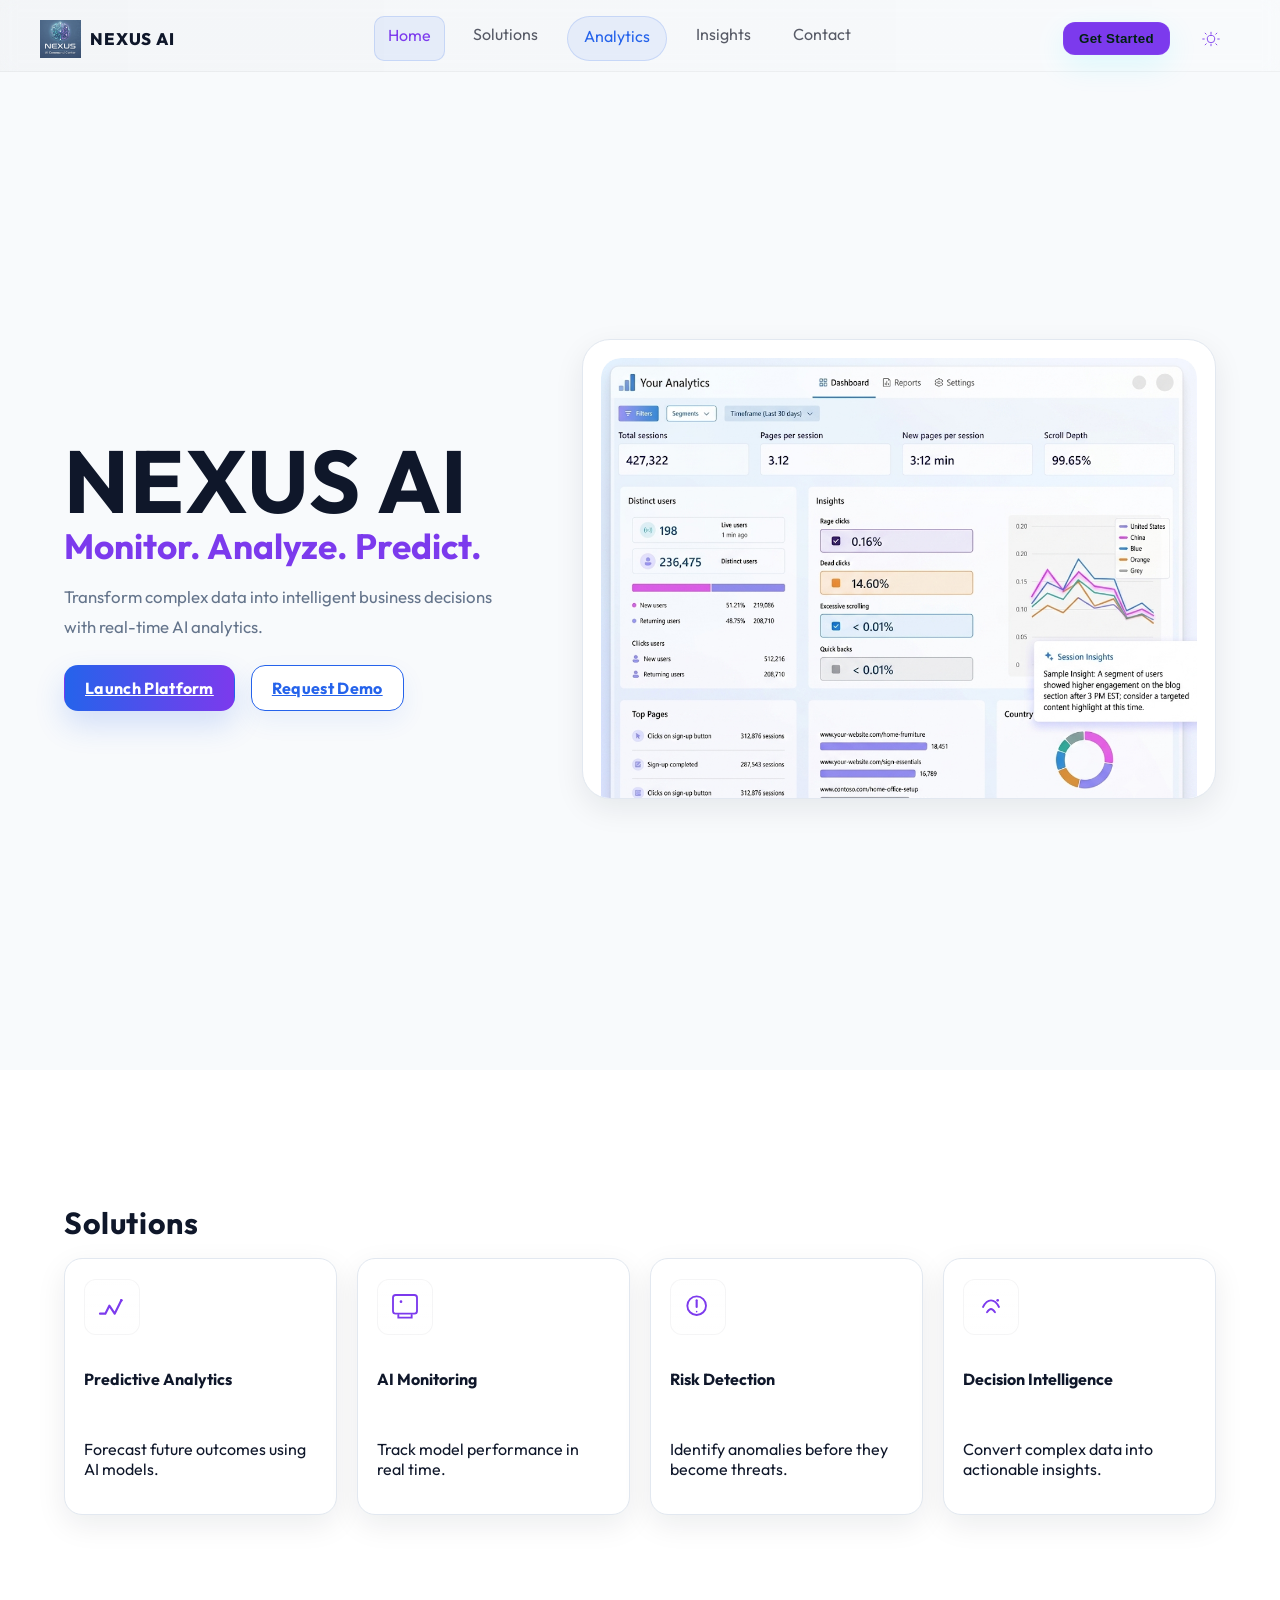
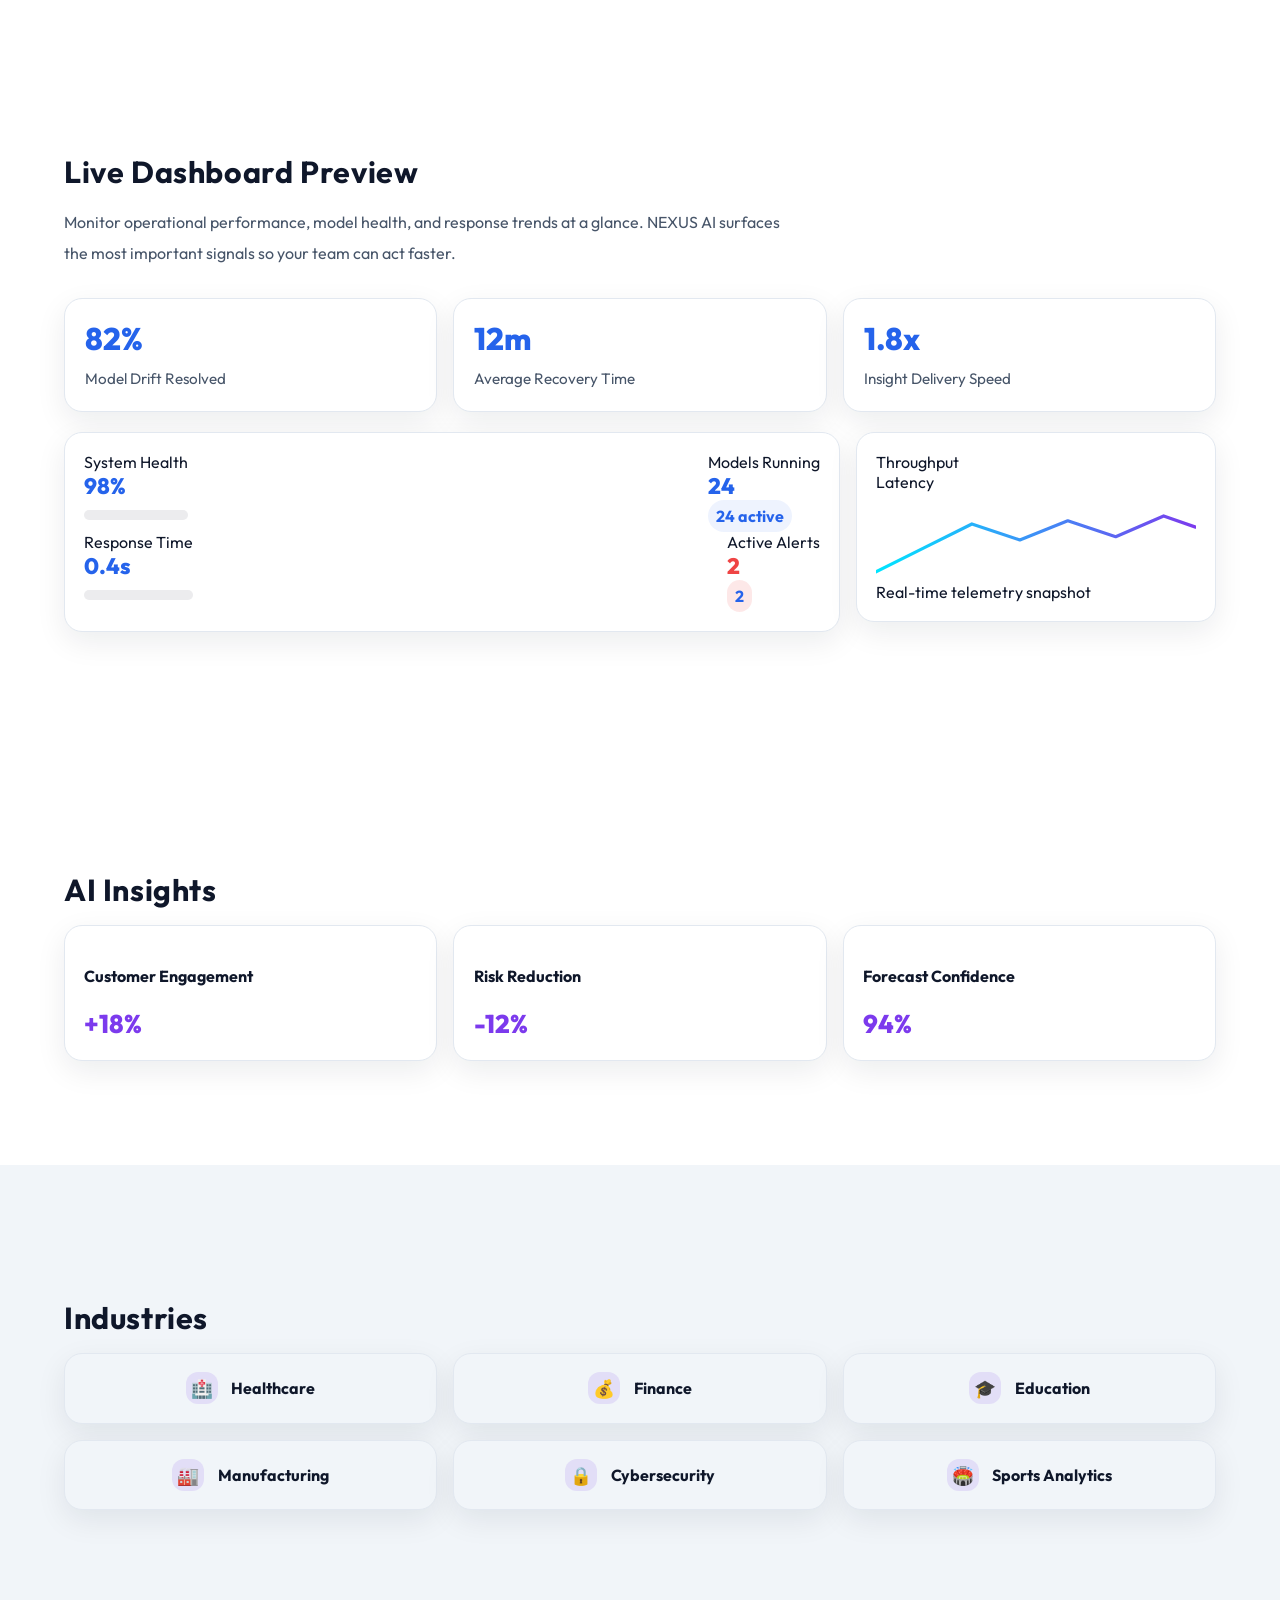
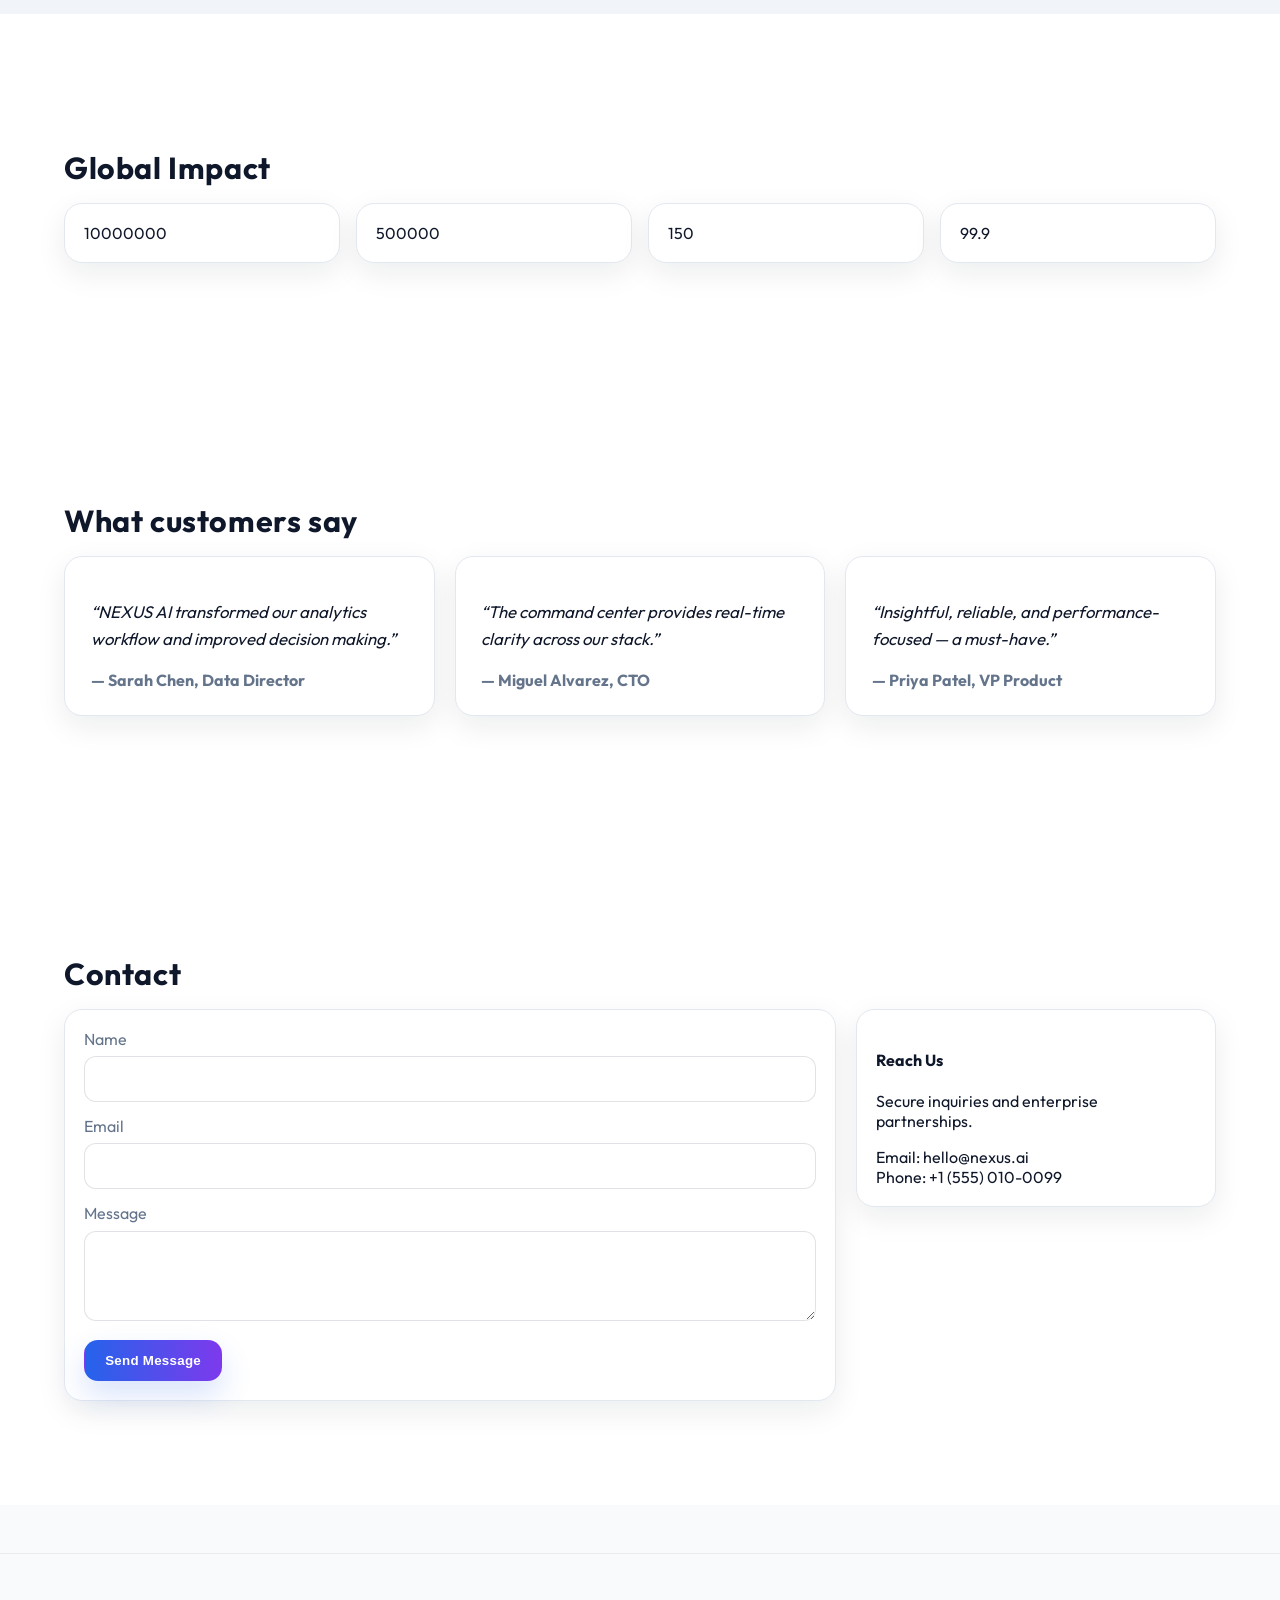
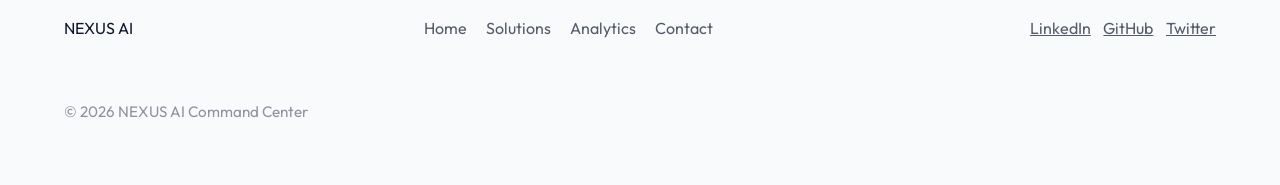
==== commit 4ef6aaf2: "Enhance UI, analytics sections, branding and responsiveness" ====
--- a/NEXUS-AI-Command-Center/index.html
+++ b/NEXUS-AI-Command-Center/index.html
@@ -47,93 +47,70 @@
         <div class="hero-content">
           <h1 class="brand">NEXUS AI</h1>
           <h2 class="tagline">Monitor. Analyze. Predict.</h2>
-          <p class="lead">Real-time intelligence platform for modern organizations powered by advanced AI systems.</p>
+          <p class="lead">Transform complex data into intelligent business decisions with real-time AI analytics.</p>
           <div class="hero-cta">
             <a class="btn primary" href="#analytics">Launch Platform</a>
-            <a class="btn secondary" href="#analytics">Explore Analytics</a>
+            <a class="btn secondary" href="#analytics">Request Demo</a>
           </div>
         </div>
         <div class="hero-visual" aria-hidden="true">
-          <div class="visual-card glass">
-            <div class="spark" style="--i:0"></div>
-            <div class="spark" style="--i:1"></div>
-            <div class="spark" style="--i:2"></div>
+          <div class="visual-card glass preview-large">
             <div class="visual-image-wrap">
               <img src="sample_dashboard.png" alt="Dashboard preview" class="dashboard-screenshot">
             </div>
-            <div class="visual-grid">
-              <div class="vg-row">
-                <div class="vg-cell"></div>
-                <div class="vg-cell"></div>
-                <div class="vg-cell"></div>
-              </div>
-              <div class="vg-row">
-                <div class="vg-cell"></div>
-                <div class="vg-cell"></div>
-                <div class="vg-cell"></div>
-              </div>
-            </div>
             <div class="dash-glow"></div>
           </div>
         </div>
       </div>
     </section>
 
-    <section id="metrics" class="section metrics">
-      <div class="container">
-        <h3 class="section-title">AI Metrics</h3>
-        <div class="metrics-grid">
-          <div class="metric card glass" data-target="2500000">
-            <div class="metric-label">Data Points Processed</div>
-            <div class="metric-value">0</div>
-          </div>
-          <div class="metric card glass" data-target="9870" data-decimals="1">
-            <div class="metric-label">Prediction Accuracy</div>
-            <div class="metric-value">0%</div>
-          </div>
-          <div class="metric card glass" data-target="50000">
-            <div class="metric-label">AI Requests</div>
-            <div class="metric-value">0</div>
-          </div>
-          <div class="metric card glass" data-target="99.9" data-fixed="1">
-            <div class="metric-label">System Availability</div>
-            <div class="metric-value">0%</div>
-          </div>
-        </div>
-      </div>
-    </section>
 
     <section id="solutions" class="section solutions">
       <div class="container">
         <h3 class="section-title">Solutions</h3>
         <div class="solutions-grid">
           <article class="feature card glass">
-            <div class="icon"><!-- predictive icon -->
-              <svg width="36" height="36" viewBox="0 0 24 24" fill="none"><path d="M3 12h3l3 8 4-16 4 8h4" stroke="currentColor" stroke-width="1.5" stroke-linecap="round" stroke-linejoin="round"/></svg>
+            <div class="icon" aria-hidden="true">
+              <svg class="solution-svg" viewBox="0 0 24 24" fill="none" xmlns="http://www.w3.org/2000/svg" aria-hidden="true">
+                <path d="M3 17h4l3-6 4 6 5-10" stroke="currentColor" stroke-width="1.6" stroke-linecap="round" stroke-linejoin="round"/>
+                <circle cx="19" cy="7" r="1" fill="currentColor"/>
+              </svg>
             </div>
             <h4>Predictive Analytics</h4>
             <p>Forecast future outcomes using AI models.</p>
           </article>
 
           <article class="feature card glass">
-            <div class="icon">
-              <svg width="36" height="36" viewBox="0 0 24 24" fill="none"><path d="M12 2v6l4 2-4 2v6" stroke="currentColor" stroke-width="1.5" stroke-linecap="round" stroke-linejoin="round"/></svg>
+            <div class="icon" aria-hidden="true">
+              <svg class="solution-svg" viewBox="0 0 24 24" fill="none" xmlns="http://www.w3.org/2000/svg" aria-hidden="true">
+                <rect x="3" y="3" width="18" height="14" rx="2" stroke="currentColor" stroke-width="1.4"/>
+                <path d="M7 18v2h10v-2" stroke="currentColor" stroke-width="1.4" stroke-linecap="round"/>
+                <circle cx="9" cy="8" r="1" fill="currentColor"/>
+              </svg>
             </div>
             <h4>AI Monitoring</h4>
             <p>Track model performance in real time.</p>
           </article>
 
           <article class="feature card glass">
-            <div class="icon">
-              <svg width="36" height="36" viewBox="0 0 24 24" fill="none"><path d="M12 2a10 10 0 100 20 10 10 0 000-20z" stroke="currentColor" stroke-width="1.2"/></svg>
+            <div class="icon" aria-hidden="true">
+              <svg class="solution-svg" viewBox="0 0 24 24" fill="none" xmlns="http://www.w3.org/2000/svg" aria-hidden="true">
+                <circle cx="11" cy="11" r="7" stroke="currentColor" stroke-width="1.4"/>
+                <path d="M11 7v5" stroke="currentColor" stroke-width="1.6" stroke-linecap="round"/>
+                <circle cx="11" cy="15.5" r="0.6" fill="currentColor"/>
+              </svg>
             </div>
             <h4>Risk Detection</h4>
             <p>Identify anomalies before they become threats.</p>
           </article>
 
           <article class="feature card glass">
-            <div class="icon">
-              <svg width="36" height="36" viewBox="0 0 24 24" fill="none"><path d="M3 12h18" stroke="currentColor" stroke-width="1.5" stroke-linecap="round"/></svg>
+            <div class="icon" aria-hidden="true">
+              <svg class="solution-svg" viewBox="0 0 24 24" fill="none" xmlns="http://www.w3.org/2000/svg" aria-hidden="true">
+                <path d="M6 12c1.5-3 4-5 6-5s4.5 2 6 5" stroke="currentColor" stroke-width="1.4" stroke-linecap="round"/>
+                <path d="M9 16c1-1.5 2.5-2.5 3-2.5s2 1 3 2.5" stroke="currentColor" stroke-width="1.4" stroke-linecap="round"/>
+                <circle cx="17" cy="7" r="1" fill="currentColor"/>
+              </svg>
             </div>
             <h4>Decision Intelligence</h4>
             <p>Convert complex data into actionable insights.</p>
@@ -142,7 +119,7 @@
       </div>
     </section>
 
-    <section id="analytics" class="section dashboard">
+    <section id="analytics" class="section dashboard alt-purple">
       <div class="container">
         <h3 class="section-title">Live Dashboard Preview</h3>
         <p class="section-copy">Monitor operational performance, model health, and response trends at a glance. NEXUS AI surfaces the most important signals so your team can act faster.</p>
@@ -229,16 +206,34 @@
       </div>
     </section>
 
-    <section id="industries" class="section industries">
+    <section id="industries" class="section industries alt-blue">
       <div class="container">
         <h3 class="section-title">Industries</h3>
         <div class="industries-grid">
-          <div class="industry card glass">Healthcare</div>
-          <div class="industry card glass">Finance</div>
-          <div class="industry card glass">Education</div>
-          <div class="industry card glass">Manufacturing</div>
-          <div class="industry card glass">Cybersecurity</div>
-          <div class="industry card glass">Sports Analytics</div>
+          <div class="industry card glass">
+            <span class="industry-icon" aria-hidden="true">🏥</span>
+            Healthcare
+          </div>
+          <div class="industry card glass">
+            <span class="industry-icon" aria-hidden="true">💰</span>
+            Finance
+          </div>
+          <div class="industry card glass">
+            <span class="industry-icon" aria-hidden="true">🎓</span>
+            Education
+          </div>
+          <div class="industry card glass">
+            <span class="industry-icon" aria-hidden="true">🏭</span>
+            Manufacturing
+          </div>
+          <div class="industry card glass">
+            <span class="industry-icon" aria-hidden="true">🔒</span>
+            Cybersecurity
+          </div>
+          <div class="industry card glass">
+            <span class="industry-icon" aria-hidden="true">🏟️</span>
+            Sports Analytics
+          </div>
         </div>
       </div>
     </section>
@@ -267,7 +262,7 @@
       </div>
     </section>
 
-    <section id="testimonials" class="section testimonials">
+    <section id="testimonials" class="section testimonials alt-purple">
       <div class="container">
         <h3 class="section-title">What customers say</h3>
         <div class="testimonials-grid">
--- a/NEXUS-AI-Command-Center/style.css
+++ b/NEXUS-AI-Command-Center/style.css
@@ -1,56 +1,93 @@
 /* Variables */
 :root{
-  --bg:#050816;
-  --card:#0F172A;
-  --accent:#00E5FF;
+  --bg: #F8FAFC;
+  --surface: #FFFFFF;
+  --surface-alt: #F1F5F9;
+  --primary: #2563EB;
+  --secondary: #06B6D4;
+  --accent: #7C3AED;
+  --accent2: #7C3AED;
+  --heading: #0F172A;
+  --text: #0F172A;
+  --body: #475569;
+  --muted: #64748B;
+  --border: #E2E8F0;
+  --shadow: 0 10px 30px rgba(15,23,42,0.08);
+  --nav-height:72px;
+  --glass-alpha:0.06;
+  --glass-border:rgba(226,232,240,0.9);
+  --max-width:1200px;
+}
+
+/* Dark theme overrides (applies when data-theme="dark") */
+[data-theme="dark"]{
+  --bg:#0B1220;
+  --surface:#111827;
+  --surface-alt:#0F172A;
+  --primary:#60A5FA;
+  --secondary:#22D3EE;
+  --accent:#A78BFA;
   --accent2:#7C3AED;
-  --text:#FFFFFF;
-  --muted: rgba(255,255,255,0.75);
-  --nav-height:72px;
-  --glass-alpha:0.12;
-  --glass-border:rgba(255,255,255,0.06);
-  --max-width:1200px;
-}
-
-/* Light theme overrides */
-[data-theme="light"]{
-  /* Use simple, muted palette for light mode */
-  --bg: #F7FAFC;
-  --card: #FFFFFF;
-  --accent: #0BA3B5; /* teal */
-  --accent2: #6B46C1; /* muted purple */
-  --text: #0F172A;
-  --muted: rgba(15,23,42,0.68);
-  --glass-alpha:0.06;
-  --glass-border: rgba(15,23,42,0.06);
+  --heading:#F8FAFC;
+  --text:#F8FAFC;
+  --body:#CBD5E1;
+  --muted:#94A3B8;
+  --border:rgba(148,163,184,0.18);
+  --shadow:0 18px 50px rgba(0,0,0,0.35);
+  --glass-alpha:0.16;
+  --glass-border:rgba(255,255,255,0.08);
 }
 
 /* Smooth theme transitions */
 html,body{transition:background 450ms ease,color 350ms ease}
 
 /* Theme toggle button */
-.theme-toggle{display:inline-flex;align-items:center;justify-content:center;gap:6px;padding:6px 8px;border-radius:8px;background:transparent;border:1px solid rgba(255,255,255,0.04);color:var(--accent);}
+.theme-toggle{display:inline-flex;align-items:center;justify-content:center;gap:6px;padding:6px 8px;border-radius:8px;background:transparent;border:1px solid rgba(0,0,0,0.04);color:var(--accent);}
 .theme-toggle .icon{display:block}
-[data-theme="light"] .theme-toggle{color:var(--accent);border-color:#aa36210f}
-[data-theme="light"] .icon-moon{display:none}
-[data-theme="light"] .icon-sun{display:block}
+[data-theme="dark"] .theme-toggle{color:var(--accent);border-color:#aa36210f}
+[data-theme="dark"] .icon-moon{display:none}
+[data-theme="dark"] .icon-sun{display:block}
 .icon-sun{display:none}
 
 /* Light theme simplifications: remove heavy overlays and glows */
-[data-theme="light"] body{
-  background: var(--bg);
-}
-[data-theme="light"] .hero-bg{opacity:0.02;background-image:none}
-[data-theme="light"] .dash-glow{display:none}
-[data-theme="light"] .spark{display:none}
-[data-theme="light"] .glass{
-  background: rgba(255,255,255,0.92);
-  border:1px solid var(--glass-border);
-  box-shadow:0 6px 18px rgba(2,6,23,0.04);
-}
-[data-theme="light"] .btn.primary{box-shadow:0 6px 22px rgba(48, 138, 148, 0.08)}
-[data-theme="light"] .nav-wrap{border-bottom:1px solid rgba(2,6,23,0.04);}
-[data-theme="light"] .nav-links{backdrop-filter:none}
+[data-theme="dark"] body{background:var(--bg)}
+[data-theme="dark"] .hero-bg{opacity:0.06}
+[data-theme="dark"] .dash-glow{opacity:0.8}
+[data-theme="dark"] .spark{display:block}
+[data-theme="dark"] .glass{background:linear-gradient(180deg, rgba(255,255,255,var(--glass-alpha)), rgba(255,255,255,0.02));border:1px solid var(--glass-border);box-shadow:0 6px 30px rgba(2,6,23,0.6);backdrop-filter:blur(10px)}
+[data-theme="dark"] .btn.primary{box-shadow:0 6px 22px rgba(48, 138, 148, 0.08)}
+[data-theme="dark"] .nav-wrap{background:rgba(15,23,42,0.82);border-bottom:1px solid rgba(255,255,255,0.08);}
+[data-theme="dark"] .nav-wrap.scrolled{background:rgba(15,23,42,0.96)}
+[data-theme="dark"] .nav-link{color:rgba(248,250,252,0.92)}
+[data-theme="dark"] .nav-link:hover{color:rgba(255,255,255,0.95);background:rgba(255,255,255,0.08);}
+[data-theme="dark"] .nav-link.active{color:var(--accent);border:1px solid rgba(255,255,255,0.12);background:rgba(255,255,255,0.08);}
+[data-theme="dark"] .nav-link.analytics-link{background:rgba(37,99,235,0.14);border-color:rgba(37,99,235,0.24);}
+[data-theme="dark"] .btn.ghost{background:rgba(255,255,255,0.08);color:var(--text);box-shadow:0 10px 24px rgba(0,0,0,0.2);border:1px solid rgba(255,255,255,0.12);}
+[data-theme="dark"] #getStarted{color:#FFFFFF;}
+[data-theme="dark"] .contact-form input,
+[data-theme="dark"] .contact-form textarea{border-color:rgba(255,255,255,0.24);background:rgba(255,255,255,0.05);}
+[data-theme="dark"] .contact-form input::placeholder,
+[data-theme="dark"] .contact-form textarea::placeholder{color:rgba(248,250,252,0.55);}
+[data-theme="dark"] .progress,
+[data-theme="dark"] .progress-track{background:rgba(255,255,255,0.08);}
+[data-theme="dark"] .progress-fill{background:linear-gradient(90deg, rgba(34,211,238,1), rgba(167,139,250,1));}
+[data-theme="dark"] .dash-label{color:var(--body);}
+[data-theme="dark"] .dash-value{color:var(--primary);}
+[data-theme="dark"] .dashboard-metric,
+[data-theme="dark"] .chart-card,
+[data-theme="dark"] .activity,
+[data-theme="dark"] .insight-card,
+[data-theme="dark"] .test.card,
+[data-theme="dark"] .industry,
+[data-theme="dark"] .contact-info,
+[data-theme="dark"] .contact-form{background:rgba(255,255,255,0.03);border-color:rgba(255,255,255,0.08);}
+[data-theme="dark"] .footer{background:rgba(255,255,255,0.02);border-top:1px solid rgba(255,255,255,0.08);}
+[data-theme="dark"] .footer-links a,
+[data-theme="dark"] .socials a,
+[data-theme="dark"] .footer-brand,
+[data-theme="dark"] .footer-bottom{color:rgba(248,250,252,0.78);}
+[data-theme="dark"] .footer-links a:hover,
+[data-theme="dark"] .socials a:hover{color:var(--accent);}
 
 /* Emphasize Get Started and adjust theme nav contrast */
 #getStarted{padding:0.5rem 0.95rem;border-radius:12px;background:linear-gradient(90deg,var(--accent),var(--accent2));color:#021;font-weight:800;box-shadow:0 10px 30px rgba(0,229,255,0.12);border:1px solid rgba(255,255,255,0.04);transition:transform 180ms, box-shadow 220ms}
@@ -65,127 +102,124 @@
 body{
   margin:0;
   font-family:Outfit, Inter, ui-sans-serif, system-ui, -apple-system, 'Segoe UI', Roboto, 'Helvetica Neue', Arial;
-  background:radial-gradient(1200px 600px at 10% 10%, rgba(124,58,237,0.06), transparent 8%),
-             linear-gradient(180deg, rgba(0,0,0,0.2), transparent 40%),
-             var(--bg);
+  background: var(--bg);
   color:var(--text);
   -webkit-font-smoothing:antialiased;
   scroll-behavior:smooth;
 }
-.container{max-width:var(--max-width);margin:0 auto;padding:1.25rem}
+.container{max-width:var(--max-width);margin:0 auto;padding:1.5rem}
 
 /* NAV */
-.nav-wrap{position:fixed;top:0;left:0;right:0;height:var(--nav-height);z-index:120;backdrop-filter:blur(8px);transition:background 300ms ease,opacity 300ms ease;background:linear-gradient(90deg, rgba(255,255,255,0.01), rgba(255,255,255,0.00));border-bottom:1px solid rgba(255,255,255,0.02)}
+.nav-wrap{position:fixed;top:0;left:0;right:0;height:var(--nav-height);z-index:120;backdrop-filter:blur(8px);transition:background 300ms ease,opacity 300ms ease;background:linear-gradient(90deg, rgba(255,255,255,0.6), rgba(255,255,255,0.25));border-bottom:1px solid rgba(0,0,0,0.04)}
 .nav{display:flex;align-items:center;justify-content:space-between;padding:calc((var(--nav-height) - 40px)/2) 0}
-.logo{font-weight:800;color:var(--text);text-decoration:none;font-size:1.05rem;letter-spacing:0.8px;display:flex;align-items:center;gap:0.6rem;transition:opacity 280ms ease}
+.logo{font-weight:800;color:var(--text);text-decoration:none;font-size:1.05rem;letter-spacing:0.6px;display:flex;align-items:center;gap:0.6rem;transition:opacity 280ms ease}
 .logo:hover{opacity:0.85}
 .logo-image{height:38px;width:auto;display:block;object-fit:contain}
 .logo-text{font-size:1.05rem;font-weight:800;letter-spacing:0.8px}
 .nav-links{display:flex;gap:1rem}
-.nav-link{color:rgba(255,255,255,0.85);text-decoration:none;padding:0.5rem 0.8rem 0.95rem;border-radius:6px;position:relative;transition:color 200ms ease, transform 180ms}
+.nav-link{color:rgba(15,23,42,0.85);text-decoration:none;padding:0.5rem 0.8rem 0.95rem;border-radius:10px;position:relative;transition:color 200ms ease, transform 180ms, background 180ms ease, border 180ms ease}
 .nav-link::after{display:none}
-.nav-link:hover{color:var(--accent);}
+.nav-link:hover{color:var(--primary);background:rgba(37,99,235,0.08);}
 .nav-link.analytics-link{
-  background: rgba(255,255,255,0.06);
-  border:1px solid rgba(255,255,255,0.14);
-  color: var(--accent);
+  background: rgba(37,99,235,0.08);
+  border:1px solid rgba(37,99,235,0.16);
+  color: var(--primary);
   padding:0.55rem 1rem 0.8rem;
   border-radius:999px;
-  box-shadow:0 12px 30px rgba(0,0,0,0.12);
 }
 .nav-link.analytics-link:hover,
 .nav-link.analytics-link.active{
-  background: rgba(255,255,255,0.12);
-  border-color: rgba(255,255,255,0.24);
-  color: var(--accent2);
+  background: rgba(37,99,235,0.16);
+  border-color: rgba(37,99,235,0.28);
+  color: var(--primary);
   transform:translateY(-1px);
 }
-/* simple black thin border on hover/active */
-.nav-link:hover, .nav-link.active{
-  border:1px solid #000;
-  border-radius:8px;
-  padding:0.45rem 0.78rem 0.9rem; /* keep spacing stable */
-}
+.nav-link.active{color:var(--primary);border:1px solid rgba(37,99,235,0.16);background:rgba(37,99,235,0.08);}
 .nav-actions{display:flex;align-items:center;gap:0.75rem}
-.btn{border:0;padding:0.6rem 1rem;border-radius:10px;cursor:pointer;font-weight:700;letter-spacing:0.2px}
-.btn.ghost{background:transparent;color:var(--accent);box-shadow:0 0 14px rgba(0,229,255,0.06)}
-.btn.primary{background:linear-gradient(90deg,var(--accent),var(--accent2));color:#021;box-shadow:0 10px 30px rgba(0,229,255,0.08);border:1px solid rgba(255,255,255,0.04)}
-.btn.secondary{background:transparent;border:1px solid rgba(255,255,255,0.06);color:var(--text)}
+.btn{border:0;padding:0.75rem 1.25rem;border-radius:14px;cursor:pointer;font-weight:700;letter-spacing:0.02em;transition:transform 180ms ease, box-shadow 180ms ease, background 180ms ease,color 180ms ease}
+.btn.ghost{background:#ffffff;color:var(--primary);box-shadow:0 10px 24px rgba(37,99,235,0.08);border:1px solid rgba(37,99,235,0.16)}
+.btn.primary{background:linear-gradient(90deg,var(--primary),var(--accent));color:#ffffff;box-shadow:0 14px 30px rgba(37,99,235,0.18);border:1px solid transparent}
+.btn.secondary{background:#ffffff;border:1px solid var(--primary);color:var(--primary);box-shadow:0 10px 24px rgba(37,99,235,0.08)}
+.btn:hover{transform:translateY(-2px)}
 .mobile-toggle{display:none;background:transparent;border:0;padding:6px}
 .mobile-toggle span{display:block;width:22px;height:2px;background:var(--text);margin:4px 0;opacity:0.8}
 .nav-wrap.scrolled{background:linear-gradient(180deg, rgba(255,255,255,0.02), rgba(255,255,255,0.0));}
 
 /* Ensure main content isn't hidden under fixed header */
-main{padding-top:calc(var(--nav-height) + 6px)}
+main{padding-top:calc(var(--nav-height) + 8px)}
 
 /* HERO */
-.hero{min-height:100vh;display:flex;align-items:center;position:relative;padding:3rem 0}
+.hero{min-height:110vh;display:flex;align-items:center;position:relative;padding:4rem 0}
 .hero-bg{position:absolute;inset:0;opacity:0.06;background-image:linear-gradient(90deg, rgba(0,229,255,0.02) 1px, transparent 1px),linear-gradient(0deg, rgba(124,58,237,0.02) 1px, transparent 1px);background-size:80px 80px,80px 80px;filter:blur(16px)}
-.hero-inner{display:flex;gap:3rem;align-items:center}
-.hero-content{flex:1;max-width:46ch;transform:translateY(0);opacity:1;transition:transform 600ms ease, opacity 600ms ease;}
-.brand{font-size:5rem;margin:0;letter-spacing:2px;line-height:0.96;transition:transform 500ms ease, color 300ms ease;}
-.tagline{color:var(--accent);font-size:2rem;margin:0.2rem 0 1rem;line-height:1.1;transition:transform 500ms ease, opacity 300ms ease;}
-.lead{color:var(--muted);line-height:1.8;font-size:1rem;max-width:44ch;}
+.hero-inner{display:flex;gap:3.5rem;align-items:center}
+.hero-content{flex:1;max-width:54ch;transform:translateY(0);opacity:1;transition:transform 600ms ease, opacity 600ms ease;}
+.brand{font-size:5.5rem;margin:0;letter-spacing:1px;line-height:0.96;transition:transform 500ms ease, color 300ms ease;}
+.tagline{color:var(--accent);font-size:2.2rem;margin:0.3rem 0 1rem;line-height:1.05;transition:transform 500ms ease, opacity 300ms ease;}
+.lead{color:var(--muted);line-height:1.8;font-size:1.05rem;max-width:56ch;}
 .hero-cta{margin-top:1.4rem;display:flex;gap:1rem}
 
-.hero-visual{flex:0 0 55%;width:620px;max-width:55%;transform:translateY(0);opacity:1;transition:transform 650ms ease, opacity 650ms ease;}
-.visual-card{position:relative;height:380px;border-radius:20px;overflow:hidden;background:linear-gradient(180deg, rgba(255,255,255,0.02), rgba(255,255,255,0.01));border:1px solid var(--glass-border);padding:14px;transition:transform 650ms ease, box-shadow 650ms ease;}
-.visual-grid{position:absolute;inset:14px;display:grid;grid-template-rows:repeat(2,1fr);gap:8px}
-.vg-row{display:flex;gap:8px}
-.vg-cell{flex:1;background:linear-gradient(180deg, rgba(255,255,255,0.02), transparent);border-radius:8px;box-shadow:inset 0 1px 0 rgba(255,255,255,0.02)}
-.visual-image-wrap{position:relative;z-index:2;margin-bottom:0;min-height:280px}
-.dashboard-screenshot{width:100%;height:100%;min-height:280px;border-radius:18px;display:block;object-fit:cover;box-shadow:0 32px 90px rgba(0,0,0,0.24);transition:transform 360ms ease, filter 360ms ease;}
-.dashboard-screenshot:hover{transform:translateY(-3px) scale(1.01);filter:brightness(1.05);}
-.dash-glow{position:absolute;right:-40px;bottom:-40px;width:200px;height:200px;background:radial-gradient(circle,#00E5FF33,transparent);filter:blur(24px);opacity:0.8}
+.hero-visual{flex:0 0 55%;width:720px;max-width:55%;transform:translateY(0);opacity:1;transition:transform 650ms ease, opacity 650ms ease;}
+.visual-card{position:relative;height:460px;border-radius:28px;overflow:hidden;background:#ffffff;border:1px solid var(--border);padding:18px;transition:transform 450ms ease, box-shadow 450ms ease;transform:translateY(0);box-shadow:var(--shadow);}
+.preview-large{transform:translateY(-6px);}
+.preview-large:hover{transform:translateY(-12px);box-shadow:0 24px 70px rgba(15,23,42,0.16)}
+.visual-image-wrap{position:relative;z-index:2;margin-bottom:0;min-height:360px;background:#ffffff;border-radius:20px;overflow:hidden;}
+.dashboard-screenshot{width:100%;height:100%;min-height:360px;border-radius:20px;display:block;object-fit:cover;transition:transform 360ms ease, filter 360ms ease;}
+.dashboard-screenshot:hover{transform:scale(1.02);filter:brightness(1.03);}
+.dash-glow{display:none}
 .spark{position:absolute;width:10px;height:10px;border-radius:50%;background:rgba(0,229,255,0.12);transform:translate(-50%,-50%);top:20%;left:70%;animation:float 6s linear infinite}
 .spark:nth-child(2){background:rgba(124,58,237,0.12);left:40%;top:60%;animation-duration:5s}
 .spark:nth-child(3){background:rgba(0,229,255,0.08);left:80%;top:40%;animation-duration:7s}
 @keyframes float{0%{transform:translateY(0) scale(1)}50%{transform:translateY(-18px) scale(1.2)}100%{transform:translateY(0) scale(1)}}
 
 /* Sections */
-.section{padding:4rem 0}
-.section-title{font-size:1.9rem;color:var(--accent);margin-bottom:1rem;letter-spacing:0.6px;font-weight:800;transition:transform 320ms ease, color 280ms ease;}
-.section-copy{max-width:58ch;color:rgba(255,255,255,0.72);margin-bottom:1.5rem;line-height:1.75;transition:opacity 300ms ease, transform 300ms ease;}
-.card{padding:1.2rem;border-radius:12px;transition:transform 280ms ease, box-shadow 280ms ease, border-color 280ms ease, background 280ms ease;}
-.card:hover{transform:translateY(-6px);box-shadow:0 24px 60px rgba(0,0,0,0.18);}
-.glass{background:linear-gradient(180deg, rgba(255,255,255,var(--glass-alpha)), rgba(255,255,255,0.02));border:1px solid var(--glass-border);box-shadow:0 6px 30px rgba(2,6,23,0.6);backdrop-filter:blur(10px)}
+.section{padding:5rem 0;background:var(--surface)}
+.section-title{font-size:1.9rem;color:var(--heading);margin-bottom:1rem;letter-spacing:0.02em;font-weight:700;transition:transform 320ms ease, color 280ms ease;}
+.section-copy{max-width:66ch;color:var(--body);margin-bottom:1.75rem;line-height:1.95;transition:opacity 300ms ease, transform 300ms ease;}
+.card{padding:1.2rem;border-radius:18px;transition:transform 280ms ease, box-shadow 280ms ease, border-color 280ms ease, background 280ms ease;}
+.card:hover{transform:translateY(-6px);box-shadow:0 18px 45px rgba(15,23,42,0.12);}
+.glass{background:var(--surface);border:1px solid var(--border);box-shadow:var(--shadow);backdrop-filter:none}
 
 /* Metrics */
-.metrics-grid{display:grid;grid-template-columns:repeat(4,1fr);gap:1rem}
-.metric{min-height:110px;display:flex;flex-direction:column;justify-content:center}
-.metric-label{color:rgba(255,255,255,0.65);font-weight:600;font-size:0.9rem}
-.metric-value{font-size:1.5rem;font-weight:800;color:var(--accent);margin-top:0.4rem}
+.metrics-grid{display:grid;grid-template-columns:repeat(4,1fr);gap:1.25rem}
+.metric{min-height:120px;display:flex;flex-direction:column;justify-content:center;padding:1.1rem}
+.metric-label{color:var(--muted);font-weight:700;font-size:0.95rem}
+.metric-value{font-size:1.45rem;font-weight:800;color:var(--accent);margin-top:0.5rem}
 
 /* Solutions */
-.solutions-grid{display:grid;grid-template-columns:repeat(4,1fr);gap:1rem}
-.feature{display:flex;flex-direction:column;gap:0.6rem;transition:transform 300ms ease, box-shadow 300ms ease, color 300ms ease;}
-.feature .icon{color:var(--accent);transition:transform 300ms ease, color 300ms ease;}
-.feature:hover{transform:translateY(-10px);box-shadow:0 20px 55px rgba(0,229,255,0.08);}
-.feature:hover .icon{transform:scale(1.08);}
+.solutions-grid{display:grid;grid-template-columns:repeat(4,1fr);gap:1.25rem}
+.feature{display:flex;flex-direction:column;gap:0.8rem;transition:transform 300ms ease, box-shadow 300ms ease, color 300ms ease;}
+.feature .icon{display:inline-flex;align-items:center;justify-content:center;width:56px;height:56px;border-radius:12px;background:linear-gradient(180deg, rgba(255,255,255,0.03), rgba(255,255,255,0.01));border:1px solid rgba(15,23,42,0.04);box-shadow:inset 0 1px 0 rgba(255,255,255,0.02);transition:transform 300ms ease, background 220ms ease}
+.feature .icon svg{width:32px;height:32px;color:var(--accent2)}
+.solution-svg{width:32px;height:32px}
+
+[data-theme="dark"] .feature .icon{background:linear-gradient(180deg, rgba(255,255,255,0.02), rgba(255,255,255,0.01));border:1px solid rgba(255,255,255,0.04)}
+[data-theme="dark"] .solution-svg{filter:brightness(1.05);color:var(--accent);}
+.feature:hover{transform:translateY(-8px);box-shadow:0 22px 60px rgba(11,163,181,0.06);}
+.feature:hover .icon{transform:scale(1.06);}
 
 .dashboard-grid{display:grid;grid-template-columns:1fr 360px;gap:1rem;align-items:start}
-.analytics-summary-grid{display:grid;grid-template-columns:repeat(3,minmax(0,1fr));gap:1rem;margin-bottom:1.25rem}
-.analytics-card{padding:1rem 1.2rem;display:flex;flex-direction:column;gap:0.45rem;transition:transform 280ms ease, box-shadow 280ms ease, background 280ms ease;}
-.analytics-card:hover{transform:translateY(-5px);box-shadow:0 22px 45px rgba(0,0,0,0.14);background:rgba(255,255,255,0.14);}
+.analytics-summary-grid{display:grid;grid-template-columns:repeat(3,minmax(0,1fr));gap:1.25rem;margin-bottom:1.5rem}
+.analytics-card{padding:1.25rem;display:flex;flex-direction:column;gap:0.65rem;background:var(--surface);border:1px solid var(--border);box-shadow:var(--shadow);transition:transform 280ms ease, box-shadow 280ms ease, background 280ms ease;}
+.analytics-card:hover{transform:translateY(-5px);box-shadow:0 22px 45px rgba(15,23,42,0.12);background:#ffffff;}
 
 .dash{transition:transform 320ms ease, box-shadow 320ms ease;}
-.dash:hover{transform:translateY(-6px);box-shadow:0 20px 50px rgba(0,0,0,0.14);}
+.dash:hover{transform:translateY(-6px);box-shadow:0 26px 60px rgba(15,23,42,0.08);}
 .dash-graph{transition:transform 320ms ease;}
 .dash-graph:hover{transform:translateY(-3px);}
 
 /* Dashboard */
 .dashboard-grid{display:grid;grid-template-columns:1fr 360px;gap:1rem;align-items:start}
 .analytics-summary-grid{display:grid;grid-template-columns:repeat(3,minmax(0,1fr));gap:1rem;margin-bottom:1.25rem}
-.analytics-card{padding:1rem 1.2rem;display:flex;flex-direction:column;gap:0.45rem}
-.analytics-value{font-size:1.75rem;font-weight:800;color:var(--accent)}
-.analytics-label{color:rgba(255,255,255,0.74);font-size:0.95rem;line-height:1.4}
+.analytics-card{padding:1.25rem;display:flex;flex-direction:column;gap:0.65rem;background:var(--surface);border:1px solid var(--border);box-shadow:var(--shadow);}
+.analytics-value{font-size:1.95rem;font-weight:800;color:var(--primary)}
+.analytics-label{color:var(--body);font-size:0.95rem;line-height:1.5}
 .dash-row{display:flex;gap:1rem;justify-content:space-between}
-.dash-value{font-weight:800;font-size:1.4rem;color:var(--accent)}
-.progress{height:10px;background:rgba(255,255,255,0.03);border-radius:999px;margin-top:8px}
-.progress-fill{height:100%;background:linear-gradient(90deg,var(--accent),var(--accent2));border-radius:999px}
-.small-pill{display:inline-block;padding:6px 8px;border-radius:999px;background:rgba(255,255,255,0.02);font-weight:700}
-.alert{color:#FF6B6B}
-.alert-pill{background:rgba(255,107,107,0.06)}
+.dash-value{font-weight:800;font-size:1.4rem;color:var(--primary)}
+.progress{height:10px;background:rgba(15,23,42,0.08);border-radius:999px;margin-top:10px}
+.progress-fill{height:100%;background:linear-gradient(90deg,var(--secondary),var(--accent));border-radius:999px}
+.small-pill{display:inline-block;padding:6px 8px;border-radius:999px;background:rgba(37,99,235,0.08);font-weight:700;color:var(--primary)}
+.alert{color:#EF4444}
+.alert-pill{background:rgba(239,68,68,0.12)}
 .dash-graph{display:flex;flex-direction:column}
 .mini-graph{height:90px}
 
@@ -195,30 +229,100 @@
 
 /* Industries */
 .industries-grid{display:grid;grid-template-columns:repeat(3,1fr);gap:1rem}
-.industry{display:flex;align-items:center;justify-content:center;font-weight:700}
+.industry{display:flex;align-items:center;justify-content:center;gap:0.85rem;font-weight:700;padding:1.15rem 1.4rem;color:var(--text);background:var(--surface-alt);border:1px solid var(--border);}
+.industry-icon{display:inline-flex;align-items:center;justify-content:center;width:2rem;height:2rem;border-radius:12px;background:rgba(124,58,237,0.12);color:var(--accent2);font-size:1.1rem}
 
 /* Impact */
 .impact-grid{display:grid;grid-template-columns:repeat(4,1fr);gap:1rem}
 .impact-value{font-size:2rem;font-weight:900;color:var(--accent)}
-.impact-label{color:rgba(255,255,255,0.7)}
+.impact-label{color:var(--body)}
+
+.kpi-grid{display:grid;grid-template-columns:repeat(4,minmax(0,1fr));gap:1rem;margin-bottom:1.5rem}
+.kpi-card{padding:1.25rem;display:flex;flex-direction:column;gap:1rem;min-height:172px;}
+.kpi-top{display:flex;align-items:center;justify-content:space-between;gap:0.8rem}
+.kpi-icon{font-size:1.35rem}
+.kpi-value{font-size:2.35rem;font-weight:800;color:var(--text);line-height:1}
+.kpi-unit{font-size:1rem;font-weight:700;color:rgba(15,23,42,0.72);margin-left:0.18rem}
+.kpi-note{font-size:0.92rem;color:var(--muted);margin-top:auto}
+.kpi-note.increase{color:#0F766E}
+.kpi-note.decrease{color:#9333EA}
+
+.analytics-layout{display:grid;grid-template-columns:1.4fr 0.9fr;gap:1.25rem;align-items:start}
+.dashboard-panel{padding:1.5rem}
+.panel-header{display:flex;align-items:flex-start;justify-content:space-between;gap:1rem;margin-bottom:1.5rem}
+.panel-header h3{margin:0;font-size:1.1rem;color:var(--text);font-weight:700}
+.status-chip{display:inline-flex;align-items:center;gap:0.5rem;padding:0.65rem 0.95rem;border-radius:999px;font-size:0.9rem;font-weight:700;background:rgba(34,197,94,0.12);color:#166534}
+.dashboard-metrics{display:grid;grid-template-columns:repeat(2,minmax(0,1fr));gap:1rem}
+.dashboard-metric{padding:1.15rem;border-radius:18px;background:var(--surface);border:1px solid var(--border);box-shadow:0 10px 25px rgba(15,23,42,0.06);}
+.metric-label{font-size:0.95rem;color:var(--body);margin-bottom:0.55rem}
+.metric-stat{display:flex;align-items:flex-end;gap:0.35rem;font-size:1.8rem;font-weight:800;color:var(--text)}
+.metric-stat.alert{color:#DC2626}
+.progress-track{height:10px;background:rgba(15,23,42,0.08);border-radius:999px;overflow:hidden;margin-top:1rem}
+.progress-fill{width:0;opacity:0;height:100%;border-radius:999px;background:linear-gradient(90deg, var(--secondary), var(--accent));transition:width 1.4s ease, opacity 0.45s ease}
+
+.chart-card{margin-top:1.6rem;padding:1.35rem;border-radius:22px;background:linear-gradient(180deg, rgba(255,255,255,0.95), rgba(255,255,255,0.82));border:1px solid rgba(15,23,42,0.08);}
+.chart-header{display:flex;align-items:center;justify-content:space-between;gap:1rem;margin-bottom:1rem}
+.chart-header h4{margin:0;font-size:1rem;font-weight:800;color:var(--text)}
+.chart-legend{display:flex;flex-wrap:wrap;gap:0.85rem;font-size:0.92rem;color:var(--muted)}
+.legend-item{display:inline-flex;align-items:center;gap:0.5rem}
+.legend-dot{width:10px;height:10px;border-radius:999px;display:inline-block}
+.legend-dot.accuracy{background:#0BA3B5}
+.legend-dot.throughput{background:#7C3AED}
+.legend-dot.predictions{background:#22D3EE}
+.chart-visual{position:relative;overflow:hidden;border-radius:18px;}
+.chart-visual svg{width:100%;height:auto;display:block}
+.chart-axis-labels{display:grid;grid-template-columns:repeat(7,1fr);gap:0.5rem;margin-top:0.85rem;color:var(--muted);font-size:0.9rem;text-align:center}
+
+.activity-panel{padding:1.5rem}
+.panel-title{font-size:1rem;font-weight:800;color:var(--text);margin-bottom:1rem}
+.activity-feed{list-style:none;padding:0;margin:0;display:flex;flex-direction:column;gap:1rem}
+.activity{display:flex;gap:0.9rem;align-items:flex-start;background:var(--surface);padding:1rem 1rem 1rem 0.95rem;border-radius:18px;border:1px solid var(--border);box-shadow:var(--shadow)}
+.activity span{font-size:1.2rem;line-height:1}
+.activity strong{display:block;font-size:0.98rem;color:var(--heading);margin-bottom:0.35rem}
+.activity small{color:var(--muted);font-size:0.88rem}
+.activity.success{border-color:rgba(34,197,94,0.18)}
+.activity.warning{border-color:rgba(245,158,11,0.18)}
+
+.insight-grid{display:grid;grid-template-columns:repeat(3,minmax(0,1fr));gap:1rem;margin-top:1.25rem}
+.insight-card{padding:1.35rem;min-height:190px}
+.insight-head{display:flex;align-items:center;justify-content:space-between;gap:1rem;margin-bottom:1rem}
+.insight-head h4{margin:0;font-size:1rem}
+.insight-badge{font-size:0.95rem;font-weight:700;padding:0.45rem 0.85rem;border-radius:999px;background:rgba(79,70,229,0.08);color:var(--accent2)}
+.insight-badge.positive{background:rgba(16,185,129,0.12);color:#047857}
+.insight-badge.negative{background:rgba(239,68,68,0.12);color:#B91C1C}
+.insight-badge.neutral{background:rgba(14,165,233,0.12);color:#0369A1}
+.insight-card p{margin:0;color:var(--muted);line-height:1.75}
 
 /* Testimonials */
-.testimonials-grid{display:grid;grid-template-columns:repeat(3,1fr);gap:1rem}
-.test p{font-style:italic}
-.t-meta{margin-top:0.8rem;color:rgba(255,255,255,0.65);font-weight:700}
+.testimonials-grid{display:grid;grid-template-columns:repeat(3,1fr);gap:1.25rem}
+.test p{font-style:italic;font-size:1.05rem;line-height:1.6;color:var(--text)}
+.t-meta{margin-top:0.9rem;color:var(--muted);font-weight:700}
+.test.card{padding:1.6rem}
 
 /* Contact */
-.contact-grid{display:grid;grid-template-columns:1fr 320px;gap:1rem;align-items:start}
-.contact-form label{display:block;margin-bottom:0.8rem}
-.contact-form span{display:block;color:rgba(255,255,255,0.8);margin-bottom:0.4rem}
-.contact-form input, .contact-form textarea{width:100%;padding:0.8rem;border-radius:10px;border:1px solid rgba(255,255,255,0.04);background:transparent;color:var(--text)}
+.contact-grid{display:grid;grid-template-columns:1fr 360px;gap:1.25rem;align-items:start}
+.contact-form label{display:block;margin-bottom:0.9rem}
+.contact-form span{display:block;color:var(--muted);margin-bottom:0.45rem}
+.contact-form input, .contact-form textarea{width:100%;padding:0.9rem;border-radius:12px;border:1px solid rgba(15,23,42,0.12);background:rgba(255,255,255,0.04);color:var(--text);box-shadow:inset 0 1px 0 rgba(255,255,255,0.08);transition:border-color 180ms ease, background 180ms ease}
+.contact-form input:focus, .contact-form textarea:focus{outline:none;box-shadow:0 6px 20px rgba(11,24,40,0.12);border-color:var(--accent);background:rgba(255,255,255,0.08)}
 
 /* Footer */
-.footer{border-top:1px solid rgba(255,255,255,0.02);padding:2rem 0;margin-top:2rem}
+.footer{border-top:1px solid rgba(15,23,42,0.06);padding:2.5rem 0;margin-top:3rem;background:transparent}
 .footer-inner{display:flex;align-items:center;justify-content:space-between;gap:1rem}
-.footer-links a{color:rgba(255,255,255,0.7);margin-right:1rem;text-decoration:none}
-.socials a{color:rgba(255,255,255,0.75);margin-left:0.6rem}
-.footer-bottom{margin-top:1rem;color:rgba(255,255,255,0.45);font-size:0.9rem}
+.footer-links a{color:rgba(15,23,42,0.7);margin-right:1rem;text-decoration:none}
+.socials a{color:rgba(15,23,42,0.7);margin-left:0.6rem}
+.footer-bottom{margin-top:1rem;color:rgba(15,23,42,0.45);font-size:0.95rem}
+
+/* Alternating section backgrounds */
+.section.alt-blue{background:var(--surface-alt)}
+.section.alt-purple{background:var(--surface)}
+
+/* Trust logos */
+.trust-grid{display:flex;gap:2rem;align-items:center;flex-wrap:wrap;margin-top:1rem}
+.trust-logo{background:transparent;color:rgba(15,23,42,0.6);padding:0.8rem 1.2rem;border-radius:8px;font-weight:700;border:1px solid rgba(15,23,42,0.04);filter:grayscale(100%);}
+
+/* Small refinements */
+.section .container{padding-left:1.5rem;padding-right:1.5rem}
 
 /* Reveal animations */
 .reveal{opacity:0;transform:translateY(24px) scale(0.98);transition:opacity 700ms ease,transform 700ms ease}
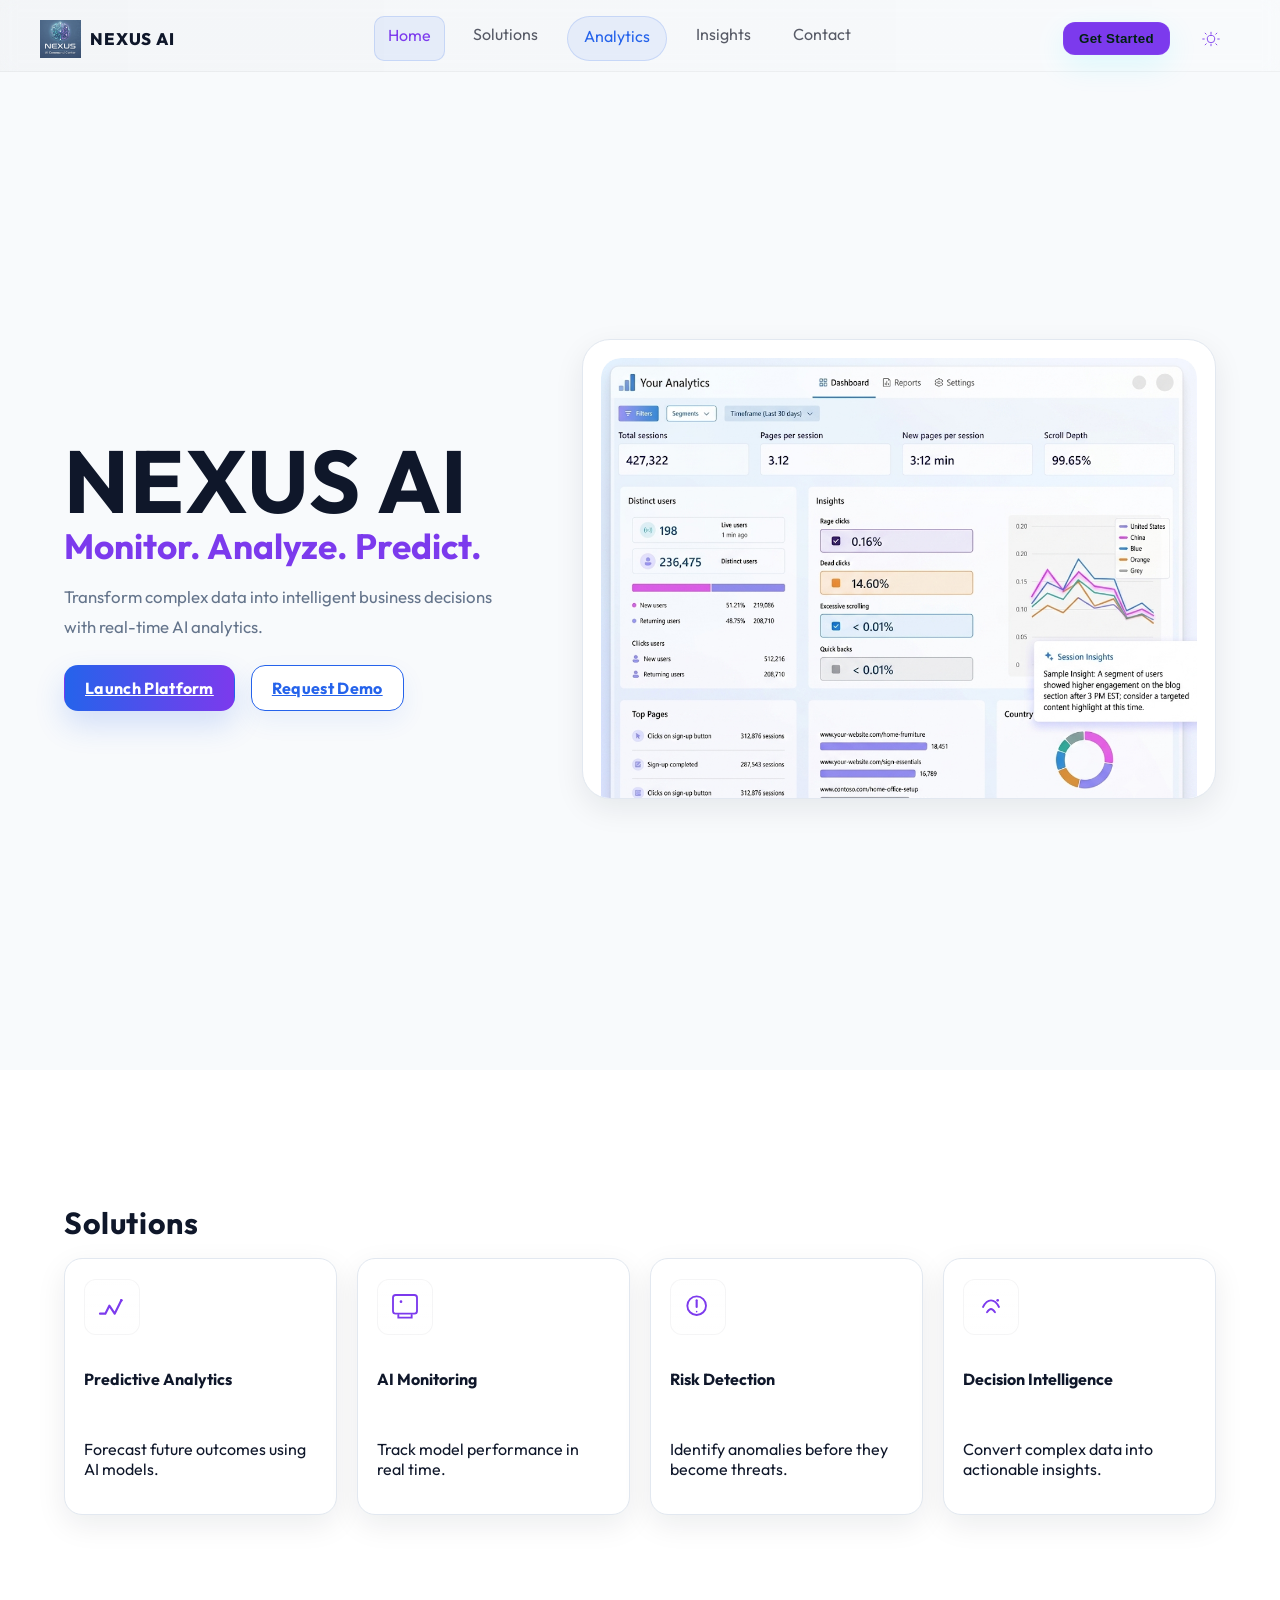
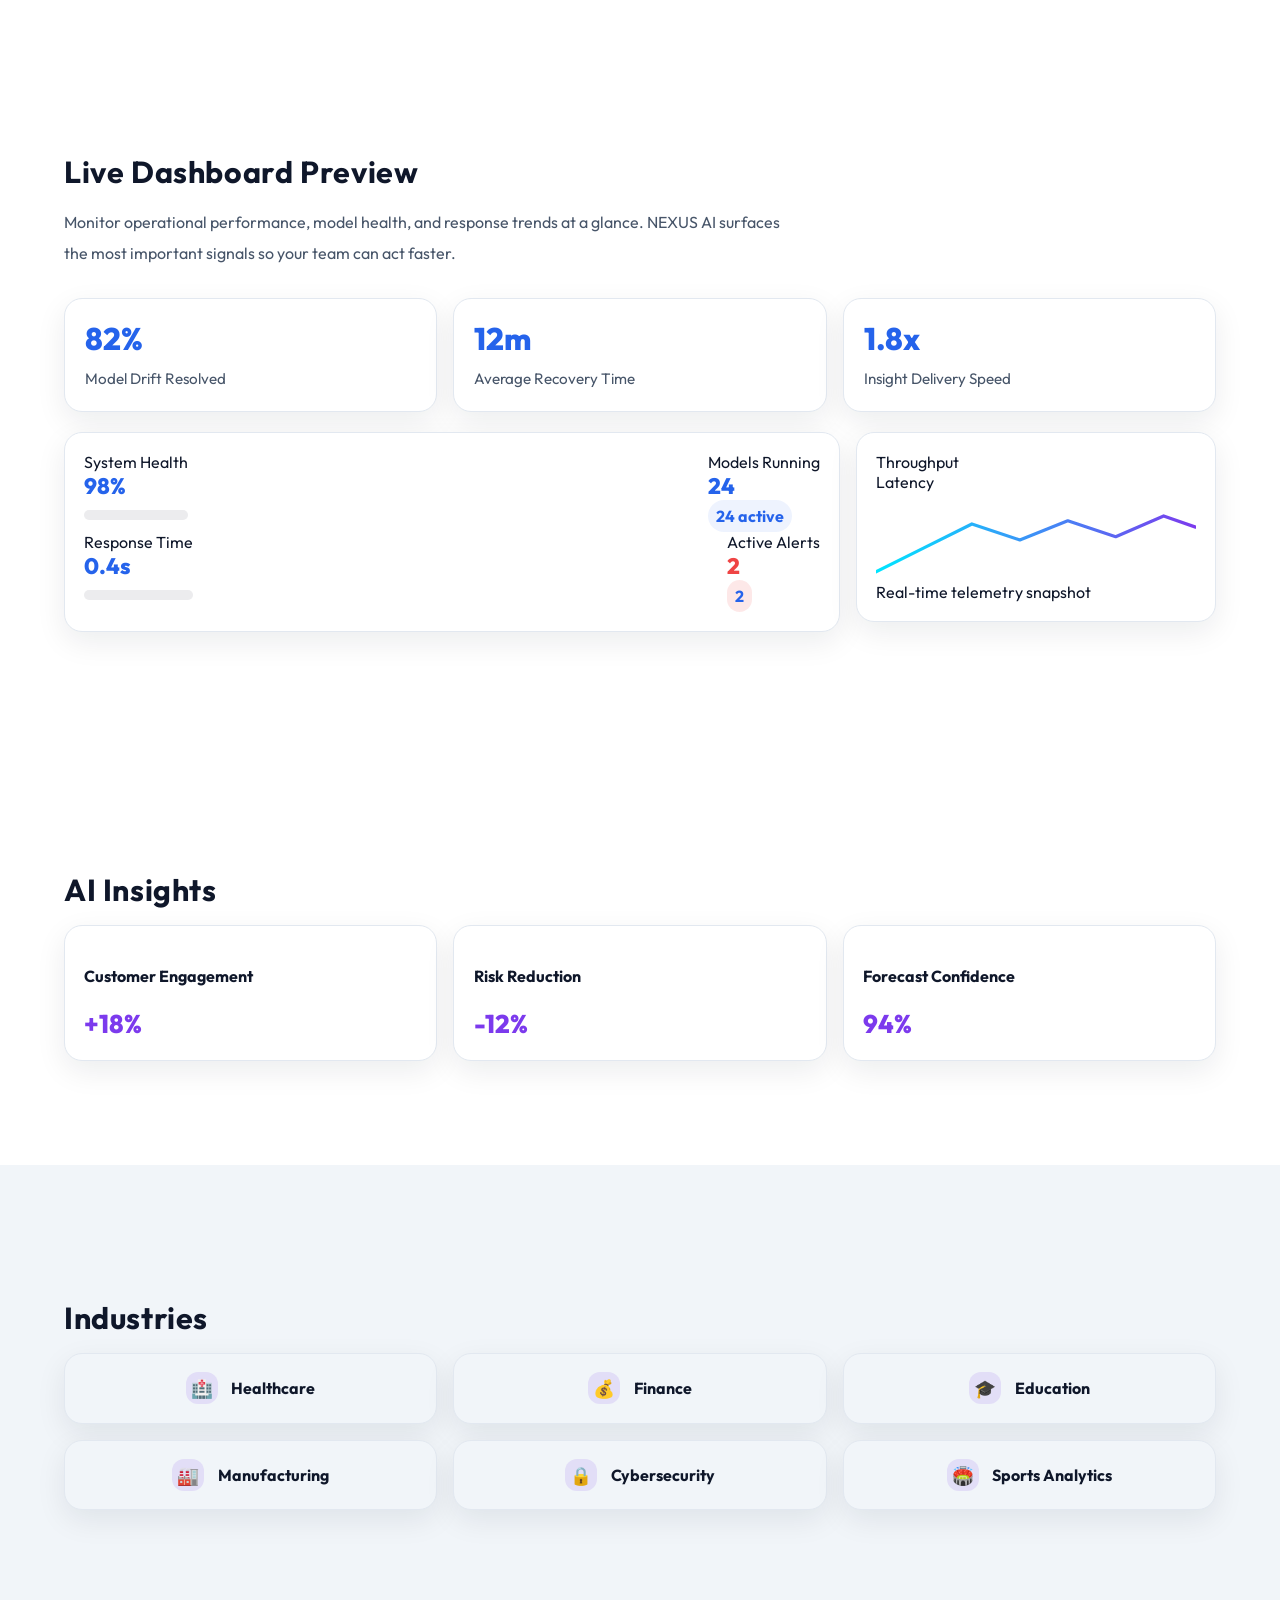
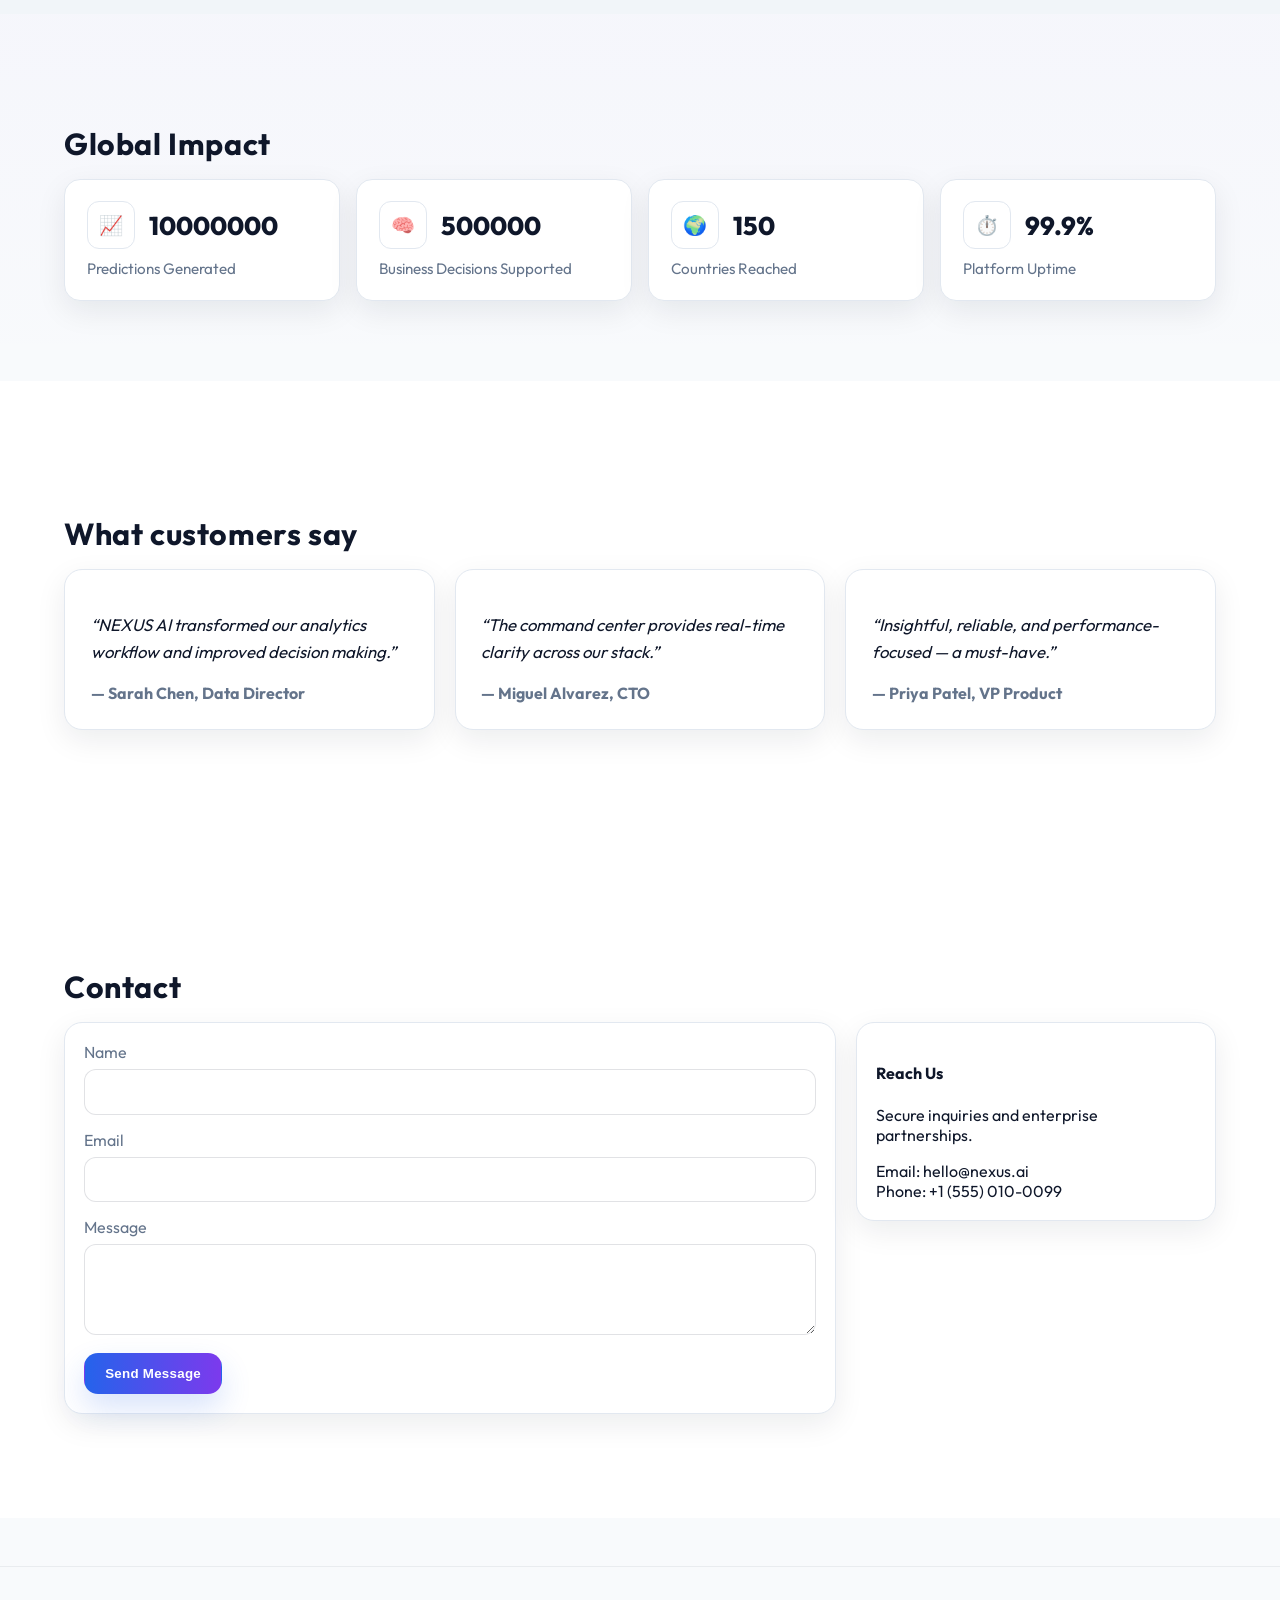
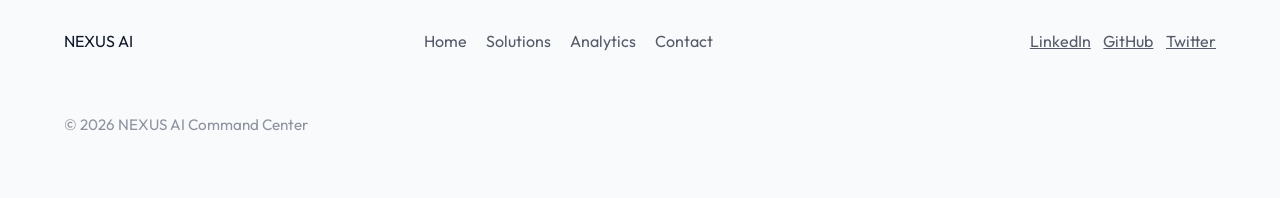
==== commit 0ade5b5f: "Enhance global impact section with icons and UI improvements" ====
--- a/NEXUS-AI-Command-Center/index.html
+++ b/NEXUS-AI-Command-Center/index.html
@@ -242,20 +242,35 @@
       <div class="container">
         <h3 class="section-title">Global Impact</h3>
         <div class="impact-grid">
-          <div class="impact-card card glass" data-target="10000000"> 
-            <div class="impact-value">0</div>
+          <div class="impact-card card glass">
+            <div class="impact-top">
+              <div class="impact-icon" aria-hidden="true">📈</div>
+              <div class="impact-value" data-target="10000000">0</div>
+            </div>
             <div class="impact-label">Predictions Generated</div>
           </div>
-          <div class="impact-card card glass" data-target="500000">
-            <div class="impact-value">0</div>
+
+          <div class="impact-card card glass">
+            <div class="impact-top">
+              <div class="impact-icon" aria-hidden="true">🧠</div>
+              <div class="impact-value" data-target="500000">0</div>
+            </div>
             <div class="impact-label">Business Decisions Supported</div>
           </div>
-          <div class="impact-card card glass" data-target="150">
-            <div class="impact-value">0</div>
+
+          <div class="impact-card card glass">
+            <div class="impact-top">
+              <div class="impact-icon" aria-hidden="true">🌍</div>
+              <div class="impact-value" data-target="150">0</div>
+            </div>
             <div class="impact-label">Countries Reached</div>
           </div>
-          <div class="impact-card card glass" data-target="99.9" data-fixed="1">
-            <div class="impact-value">0%</div>
+
+          <div class="impact-card card glass">
+            <div class="impact-top">
+              <div class="impact-icon" aria-hidden="true">⏱️</div>
+              <div class="impact-value" data-target="99.9" data-suffix="%">0</div>
+            </div>
             <div class="impact-label">Platform Uptime</div>
           </div>
         </div>
--- a/NEXUS-AI-Command-Center/style.css
+++ b/NEXUS-AI-Command-Center/style.css
@@ -237,6 +237,25 @@
 .impact-value{font-size:2rem;font-weight:900;color:var(--accent)}
 .impact-label{color:var(--body)}
 
+/* Global Impact - richer cards */
+#impact{padding-top:3.5rem;padding-bottom:3.5rem;background:linear-gradient(180deg, rgba(124,58,237,0.02), transparent)}
+.impact-card{display:flex;flex-direction:column;justify-content:center;align-items:flex-start;min-height:96px;padding:1.35rem;border-radius:16px;transition:transform 260ms ease, box-shadow 260ms ease, background 220ms ease}
+.impact-top{display:flex;align-items:center;gap:0.9rem;margin-bottom:0.6rem;width:100%}
+.impact-icon{width:48px;height:48px;border-radius:12px;display:inline-flex;align-items:center;justify-content:center;background:linear-gradient(180deg, rgba(255,255,255,0.9), rgba(255,255,255,0.7));color:var(--primary);font-size:1.2rem;border:1px solid var(--border)}
+.impact-card .impact-value{font-size:1.6rem;color:var(--text);font-weight:800}
+.impact-card .impact-label{font-size:0.95rem;color:var(--muted);margin-top:0}
+.impact-card:hover{transform:translateY(-6px);box-shadow:0 22px 60px rgba(15,23,42,0.08)}
+
+@media (max-width:900px){
+  .impact-grid{grid-template-columns:repeat(2,1fr)}
+}
+
+/* Dark theme tweaks for impact */
+[data-theme="dark"] #impact{background:linear-gradient(180deg, rgba(255,255,255,0.02), rgba(255,255,255,0.00))}
+[data-theme="dark"] .impact-icon{background:linear-gradient(180deg, rgba(255,255,255,0.04), rgba(255,255,255,0.02));color:var(--accent)}
+[data-theme="dark"] .impact-card{background:rgba(255,255,255,0.02);border:1px solid rgba(255,255,255,0.04)}
+[data-theme="dark"] .impact-card .impact-value{color:var(--heading)}
+
 .kpi-grid{display:grid;grid-template-columns:repeat(4,minmax(0,1fr));gap:1rem;margin-bottom:1.5rem}
 .kpi-card{padding:1.25rem;display:flex;flex-direction:column;gap:1rem;min-height:172px;}
 .kpi-top{display:flex;align-items:center;justify-content:space-between;gap:0.8rem}
